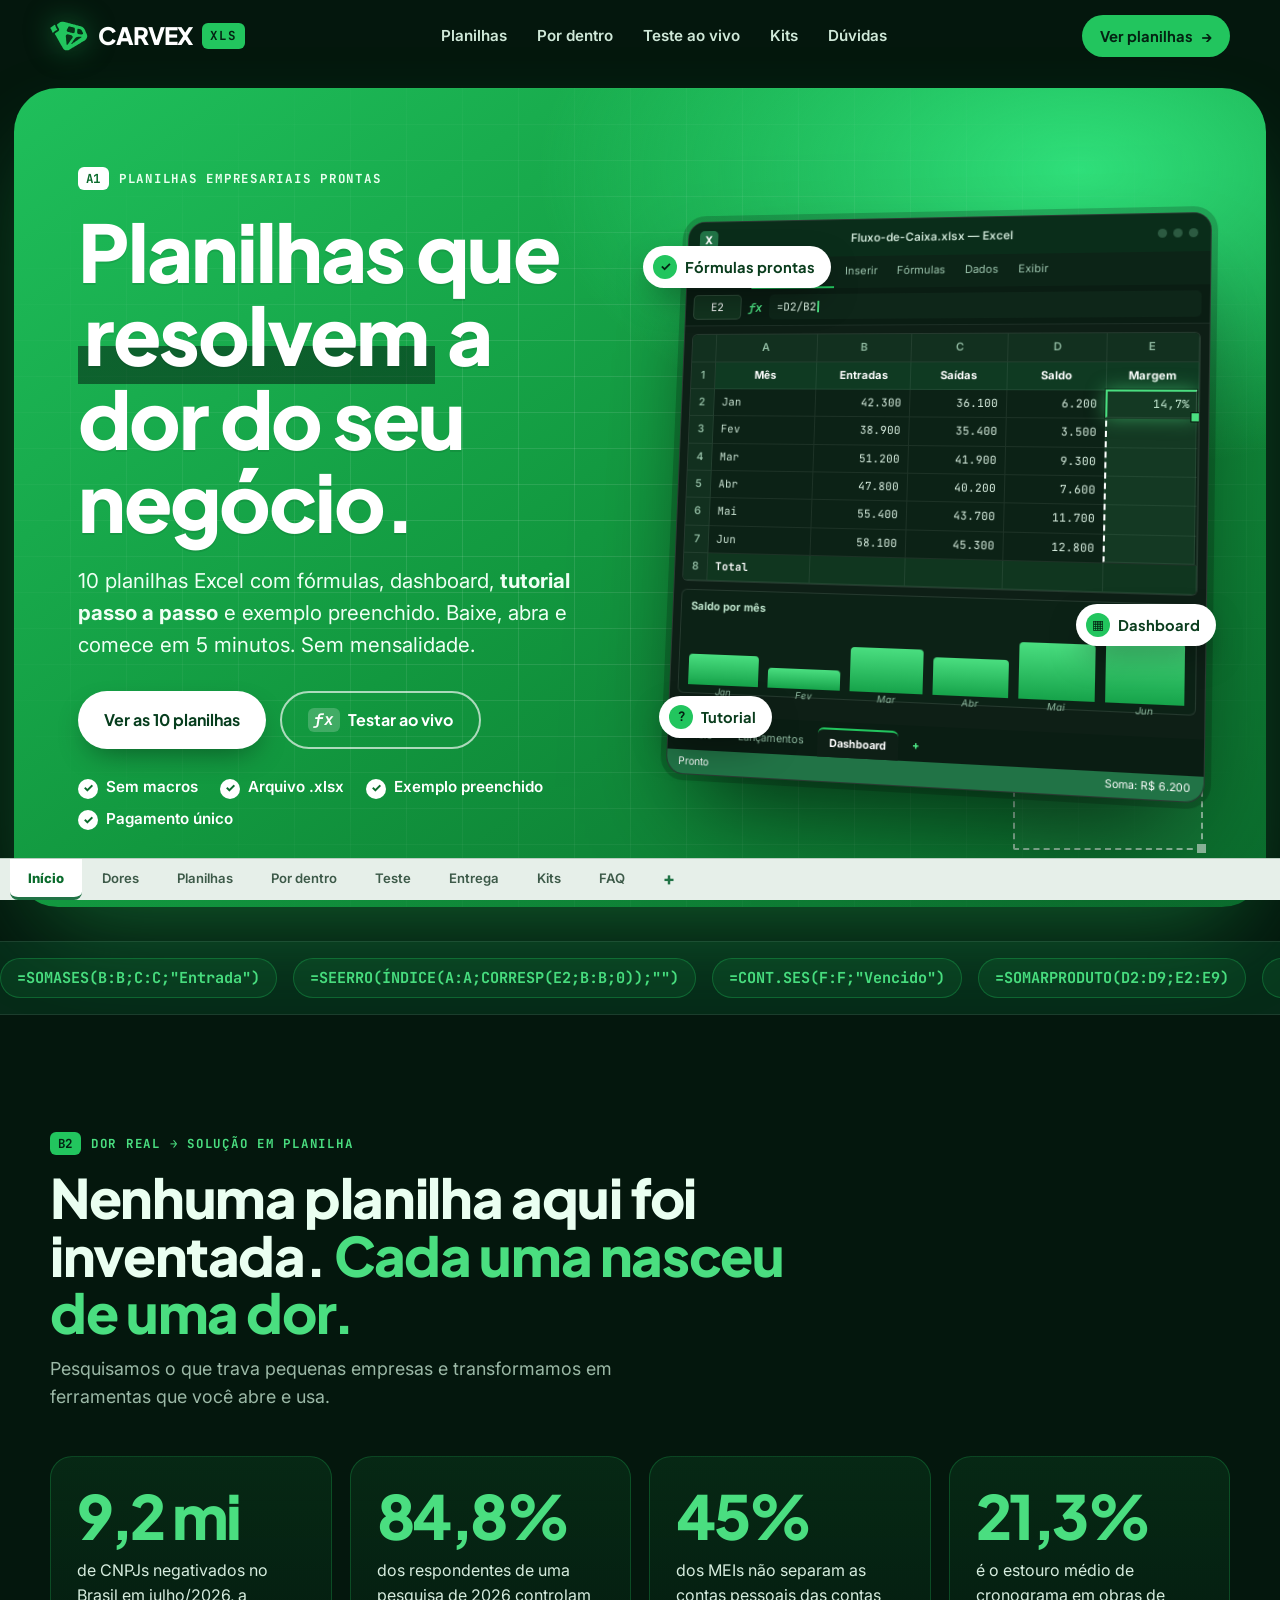
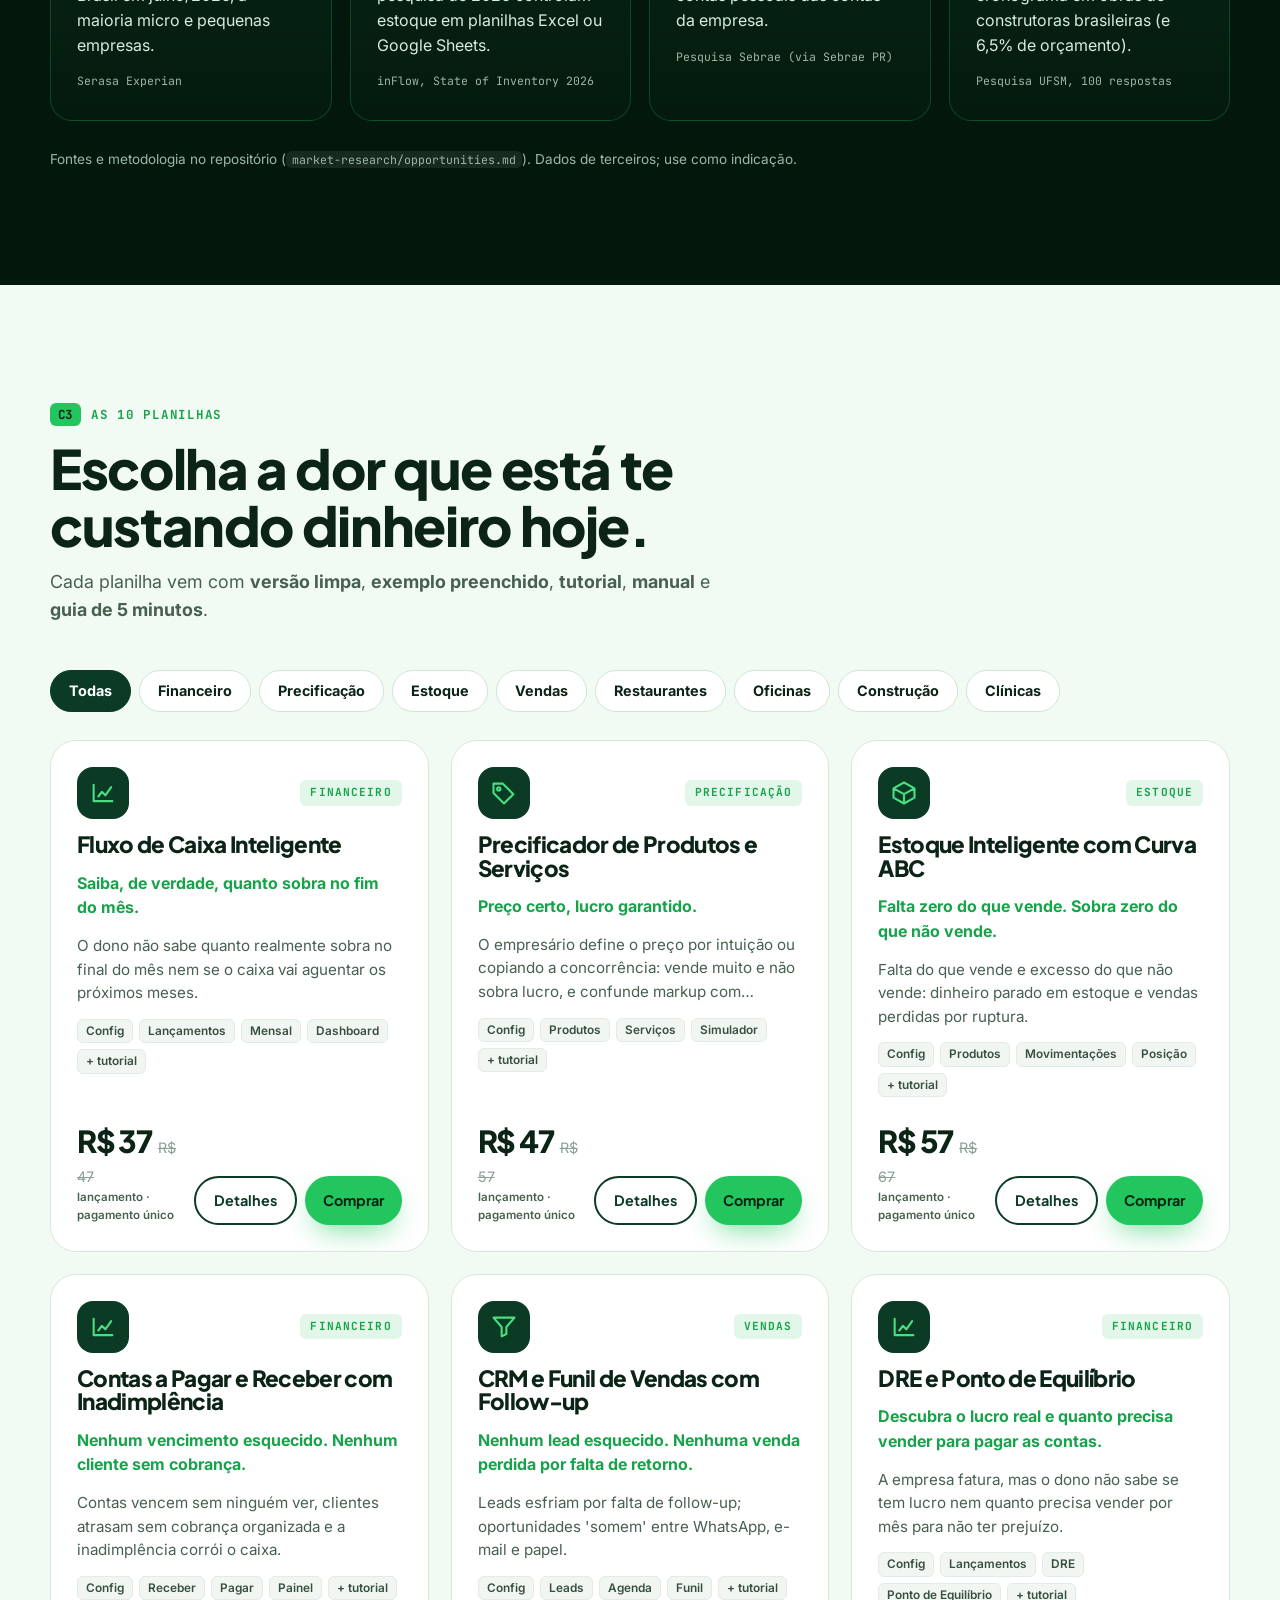
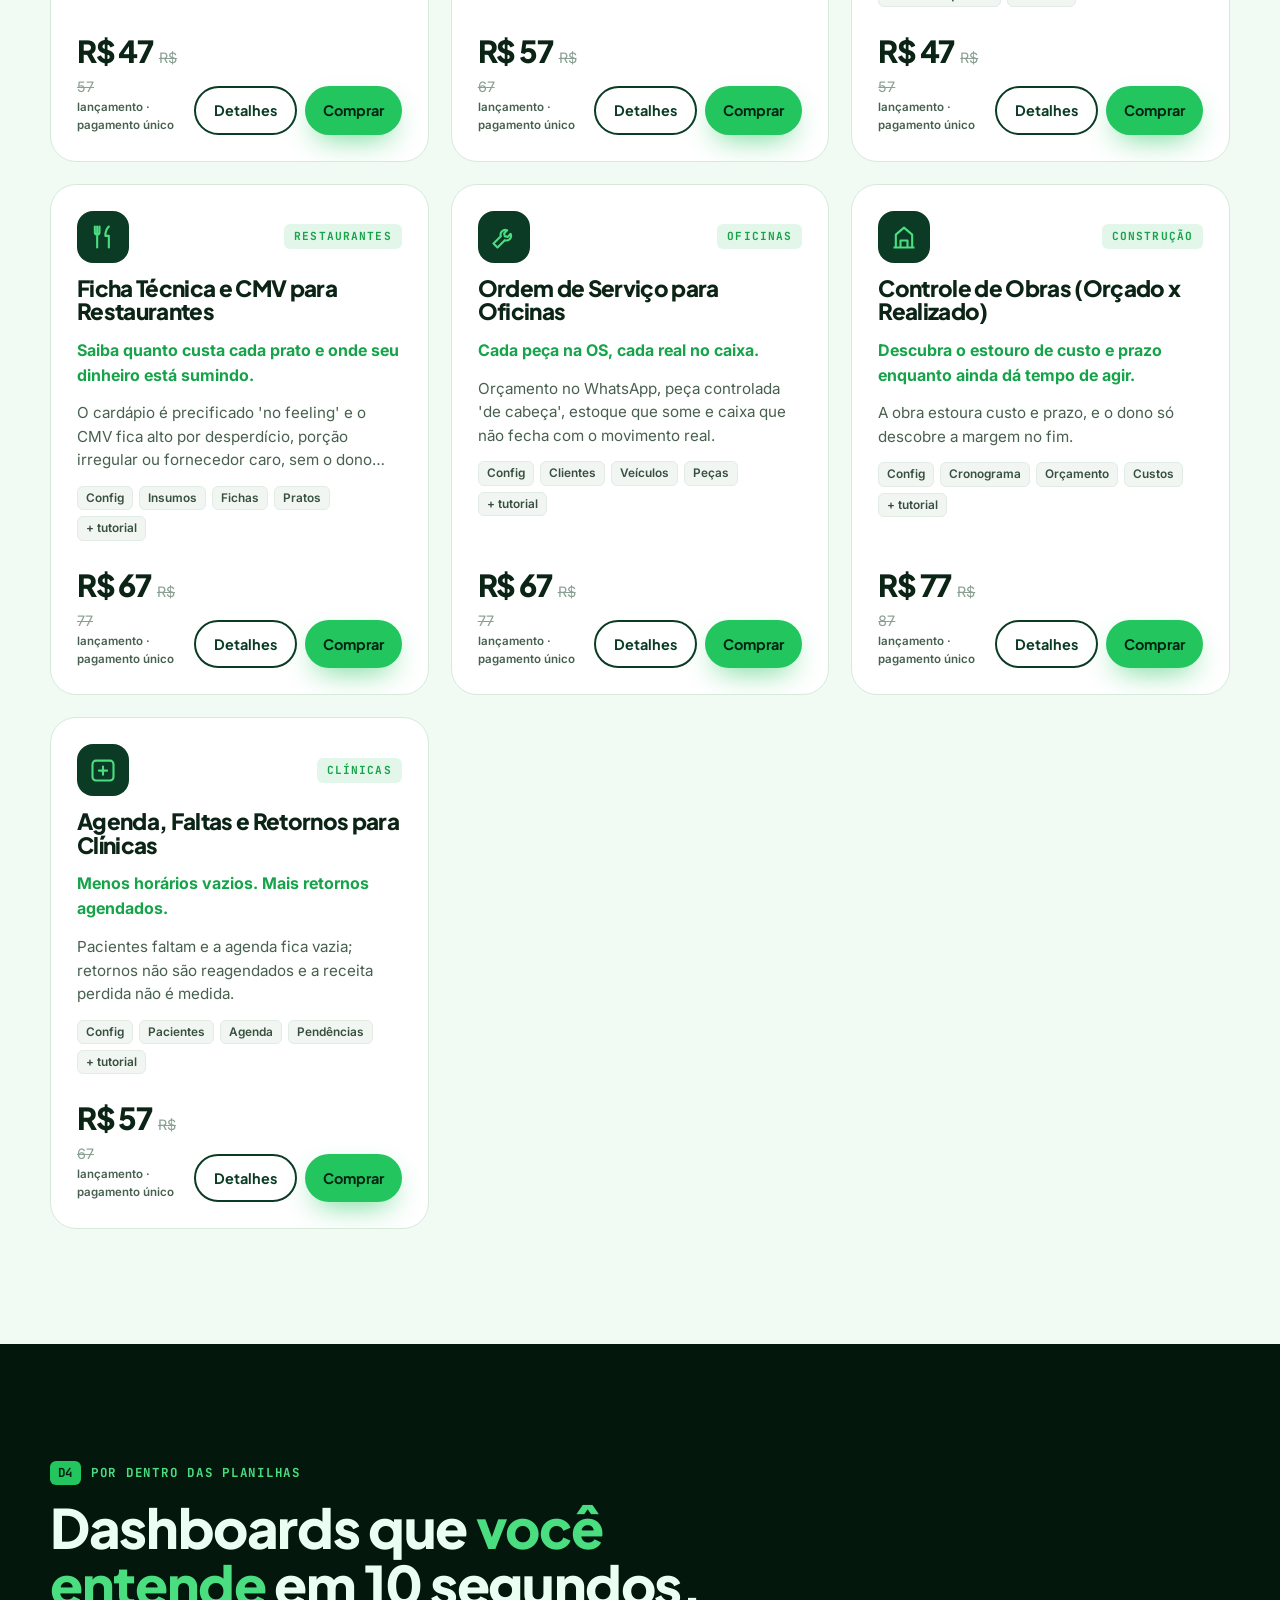
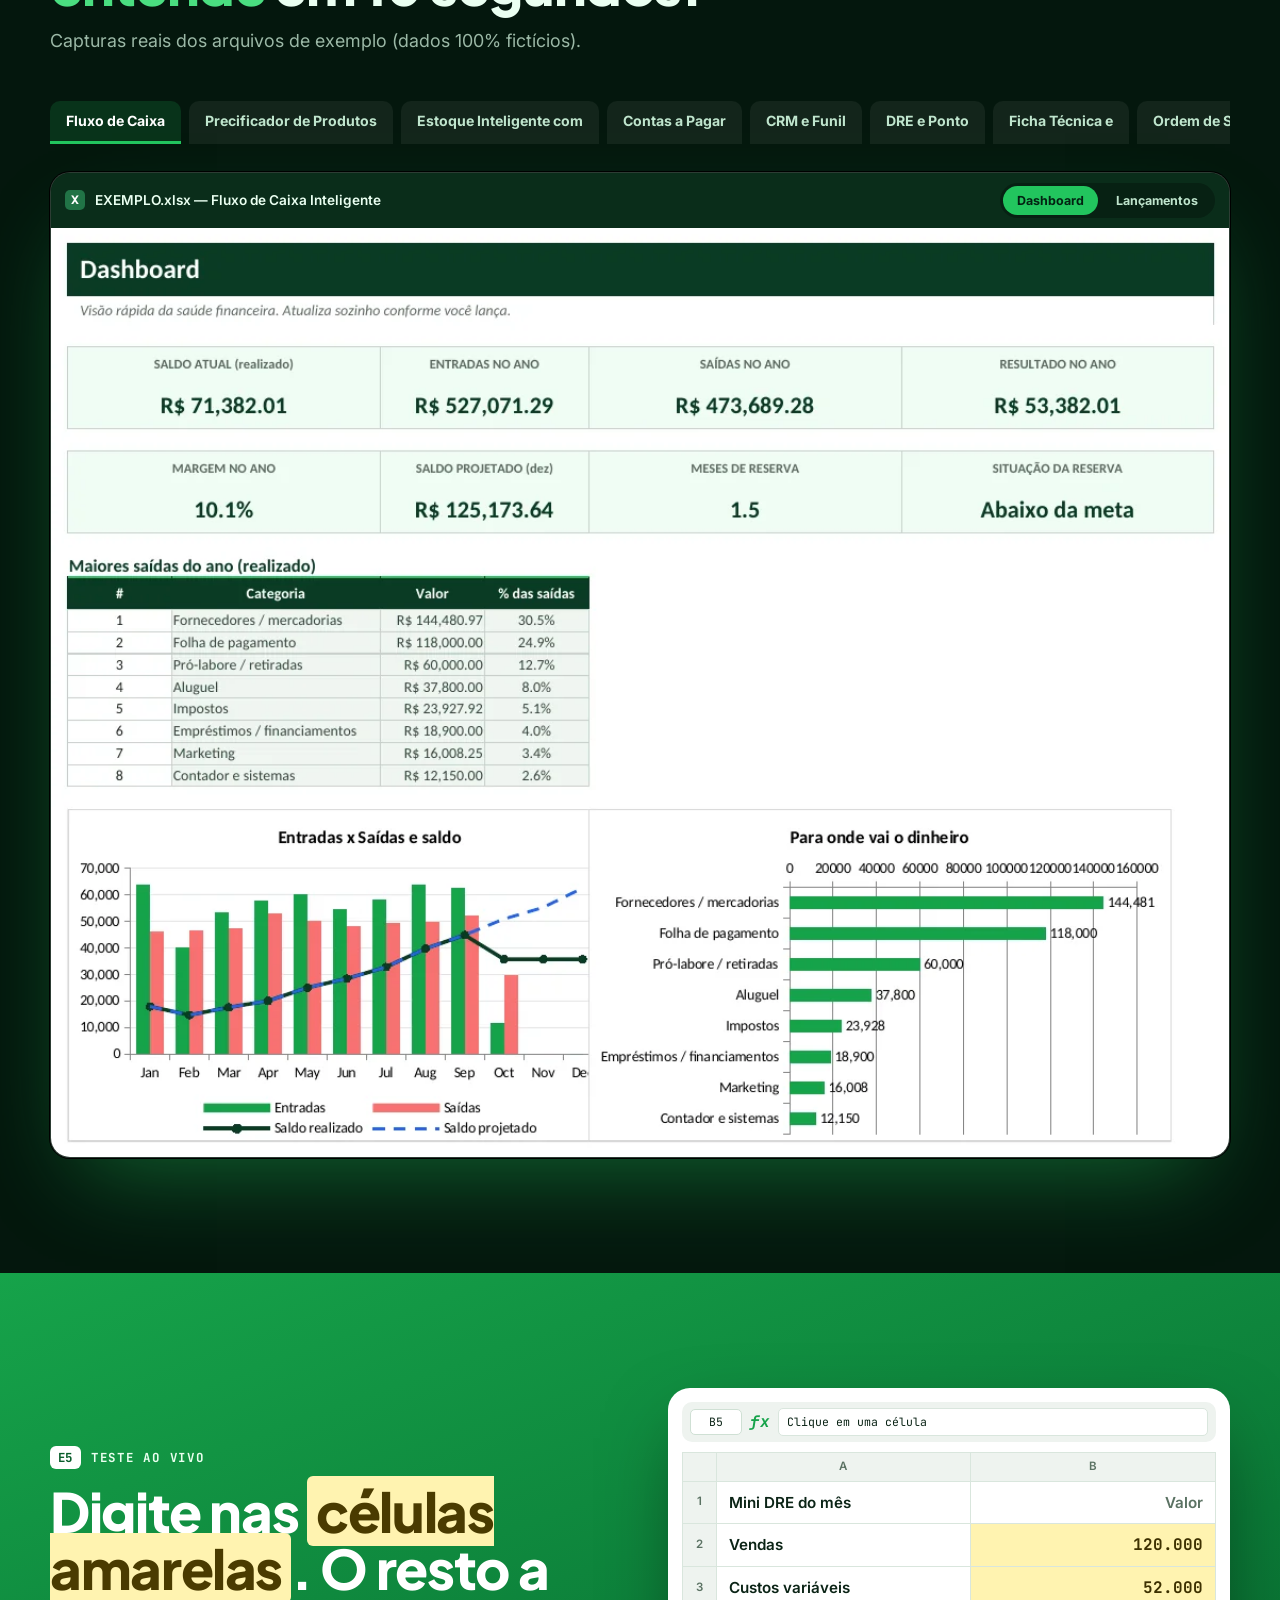
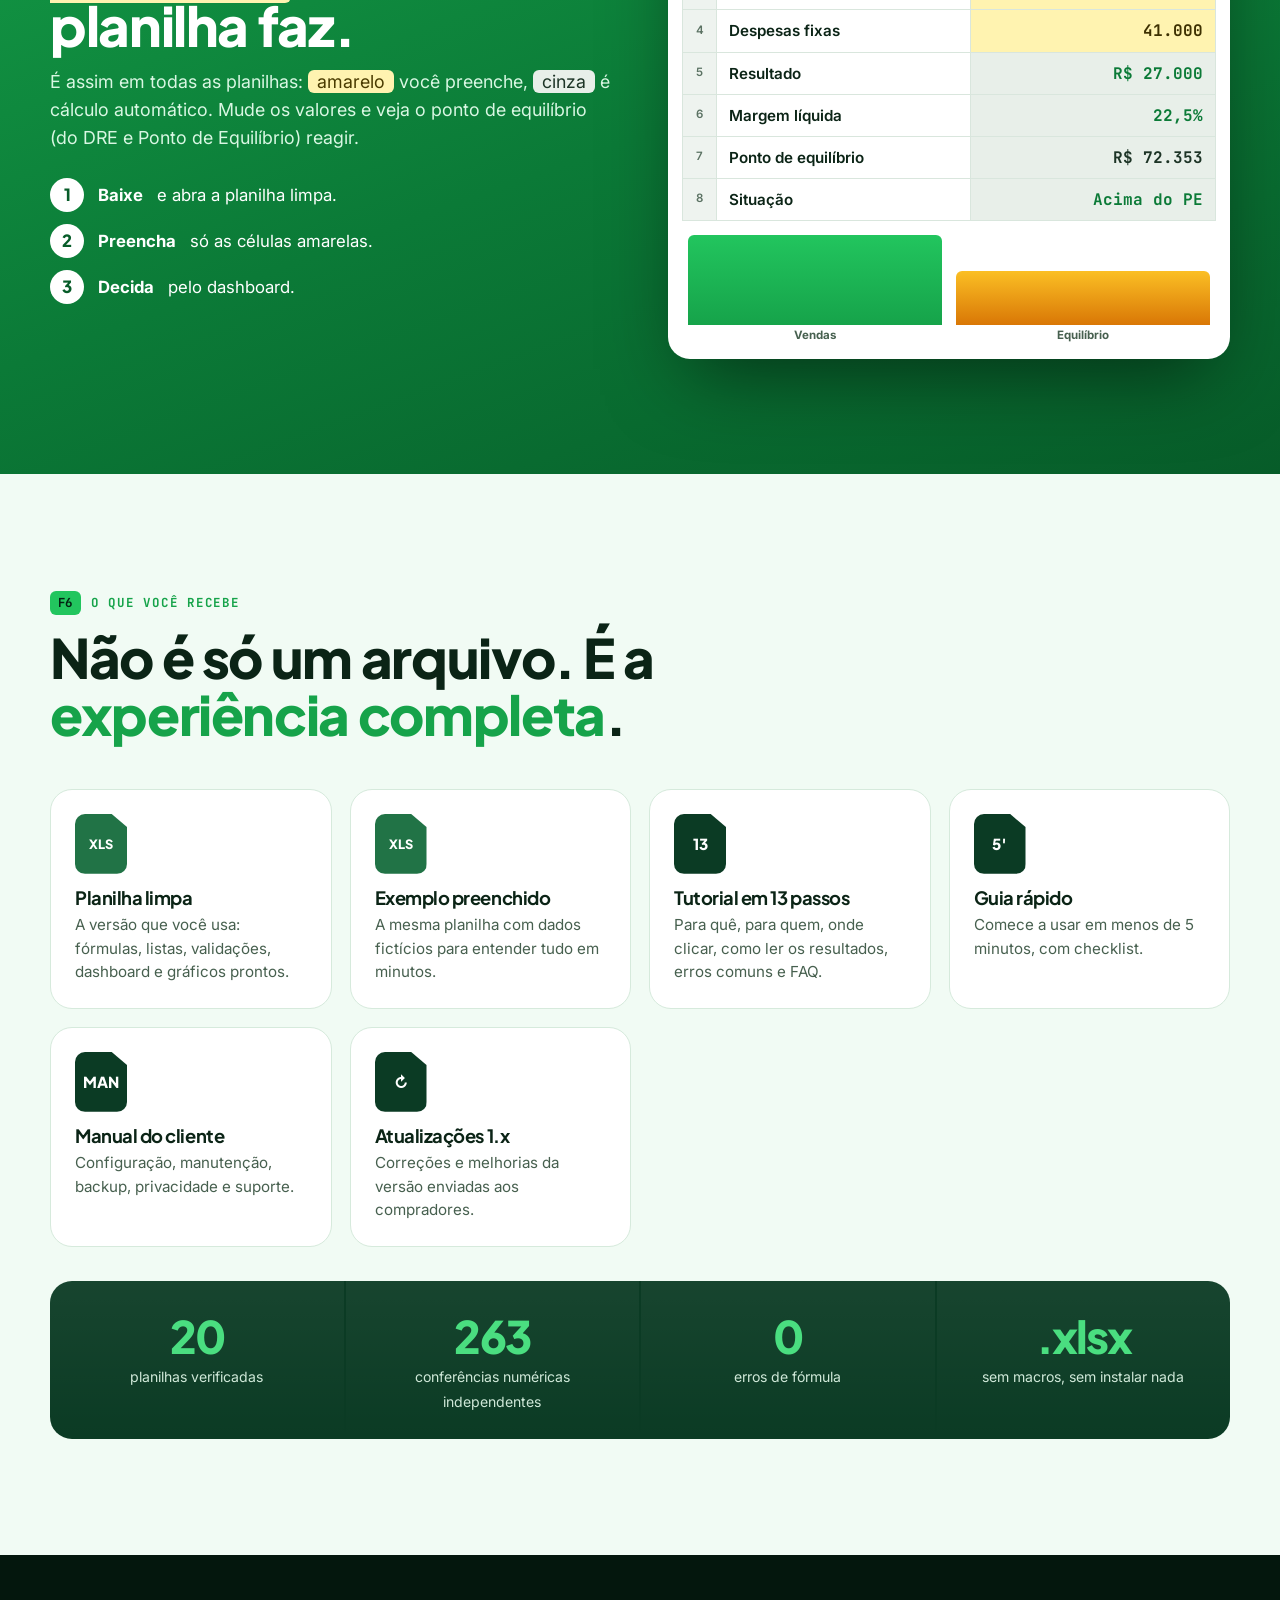
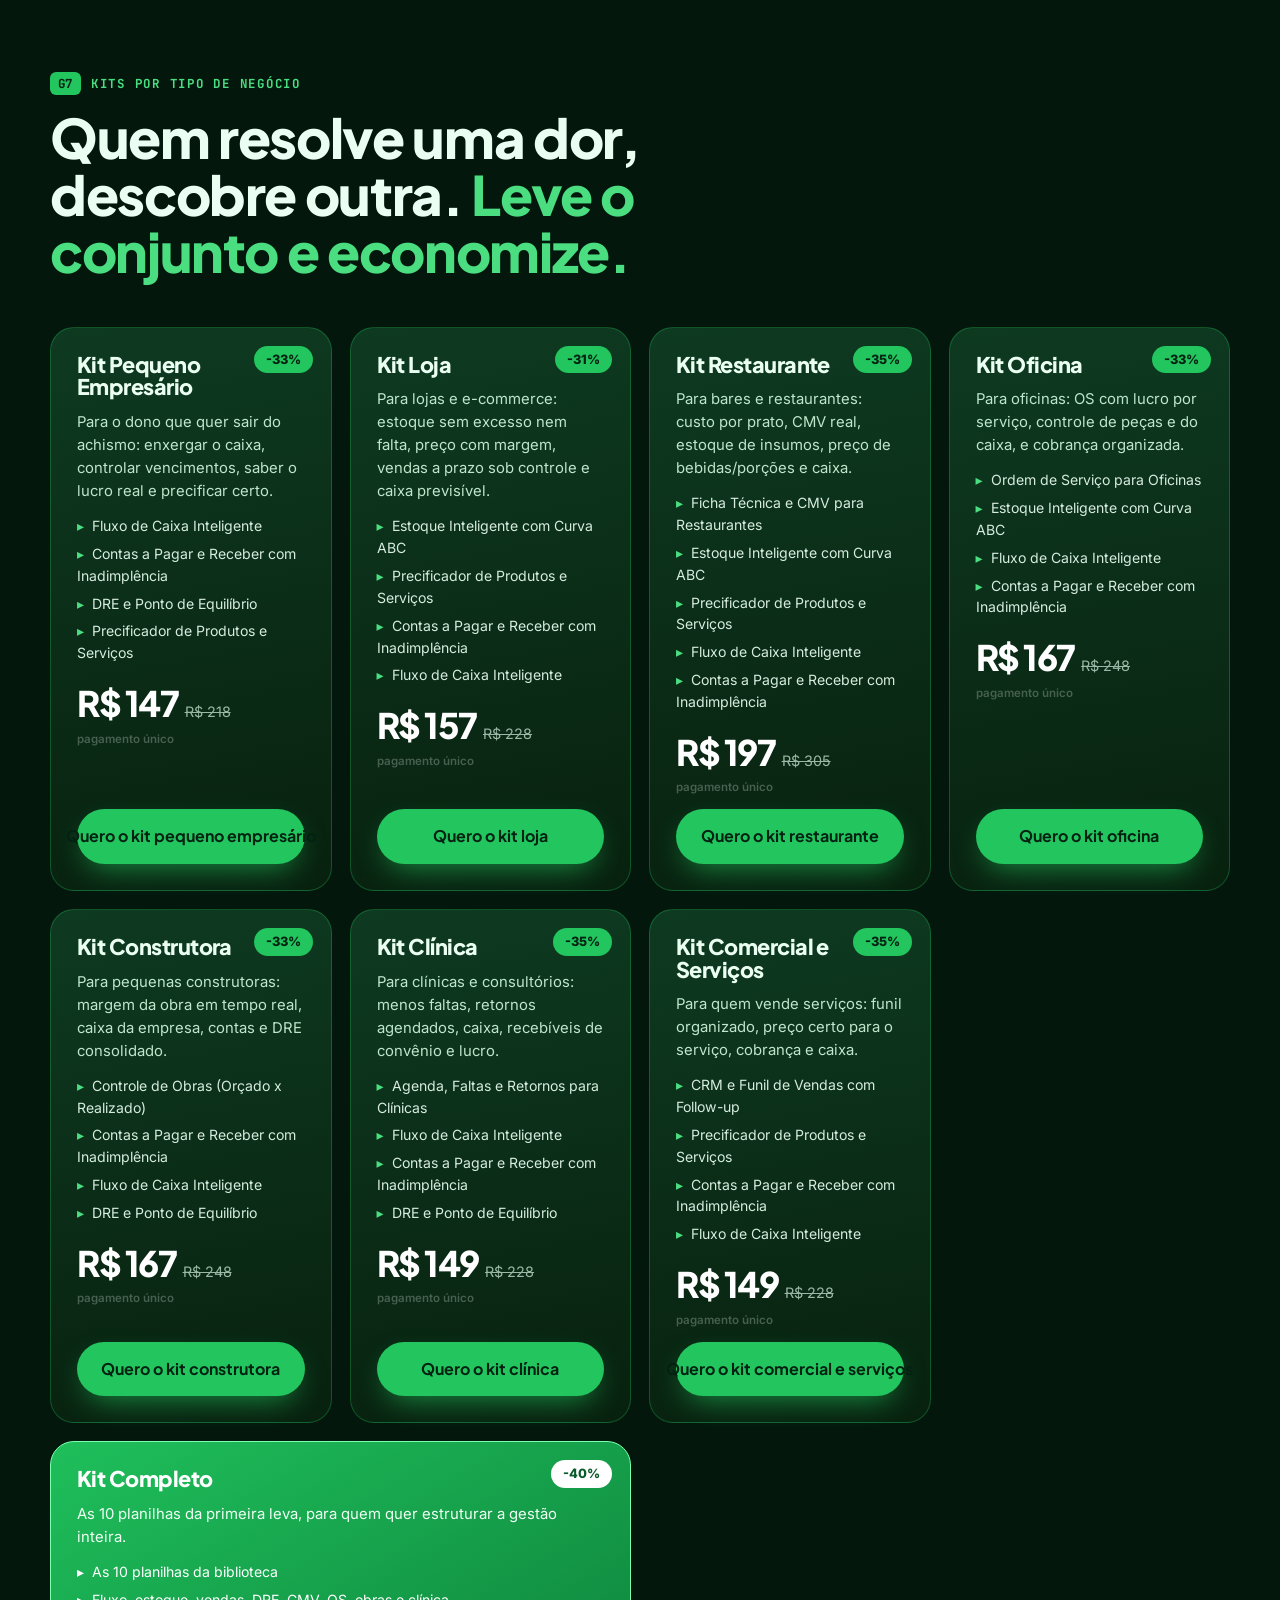
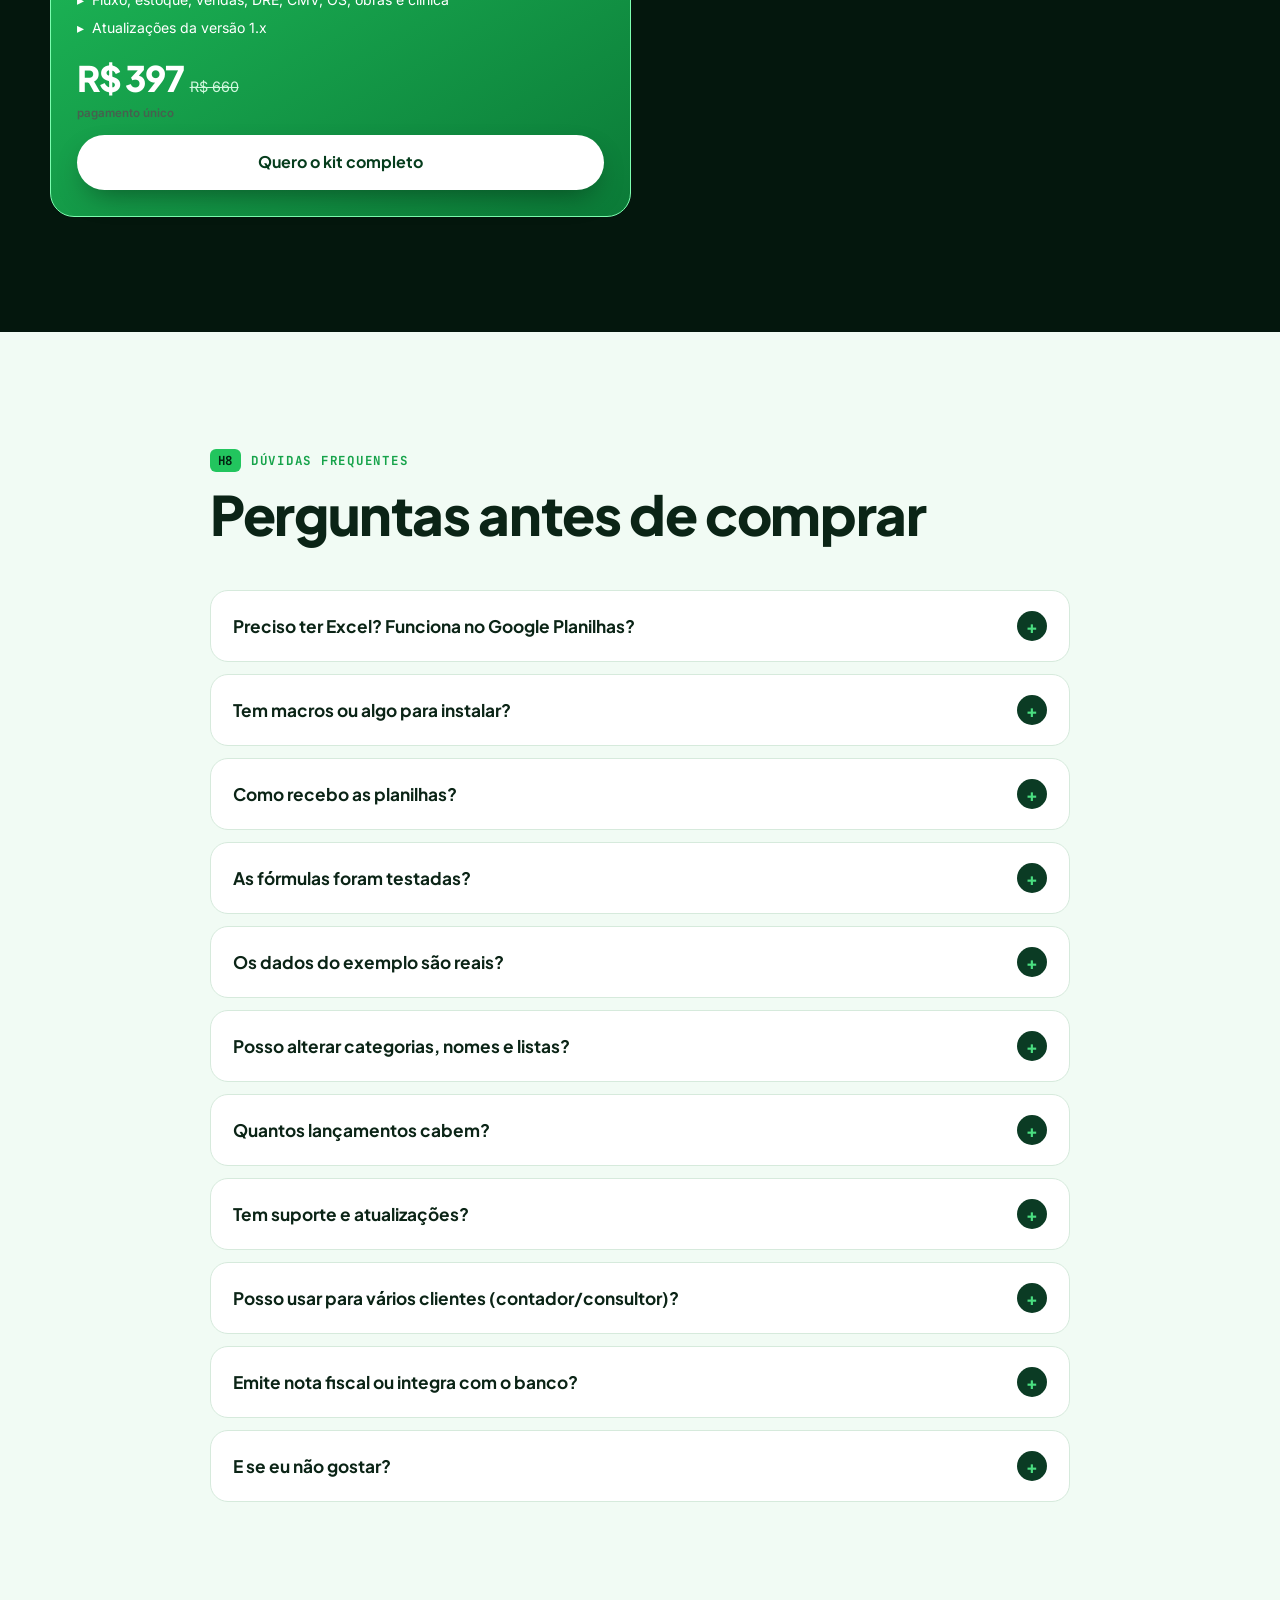
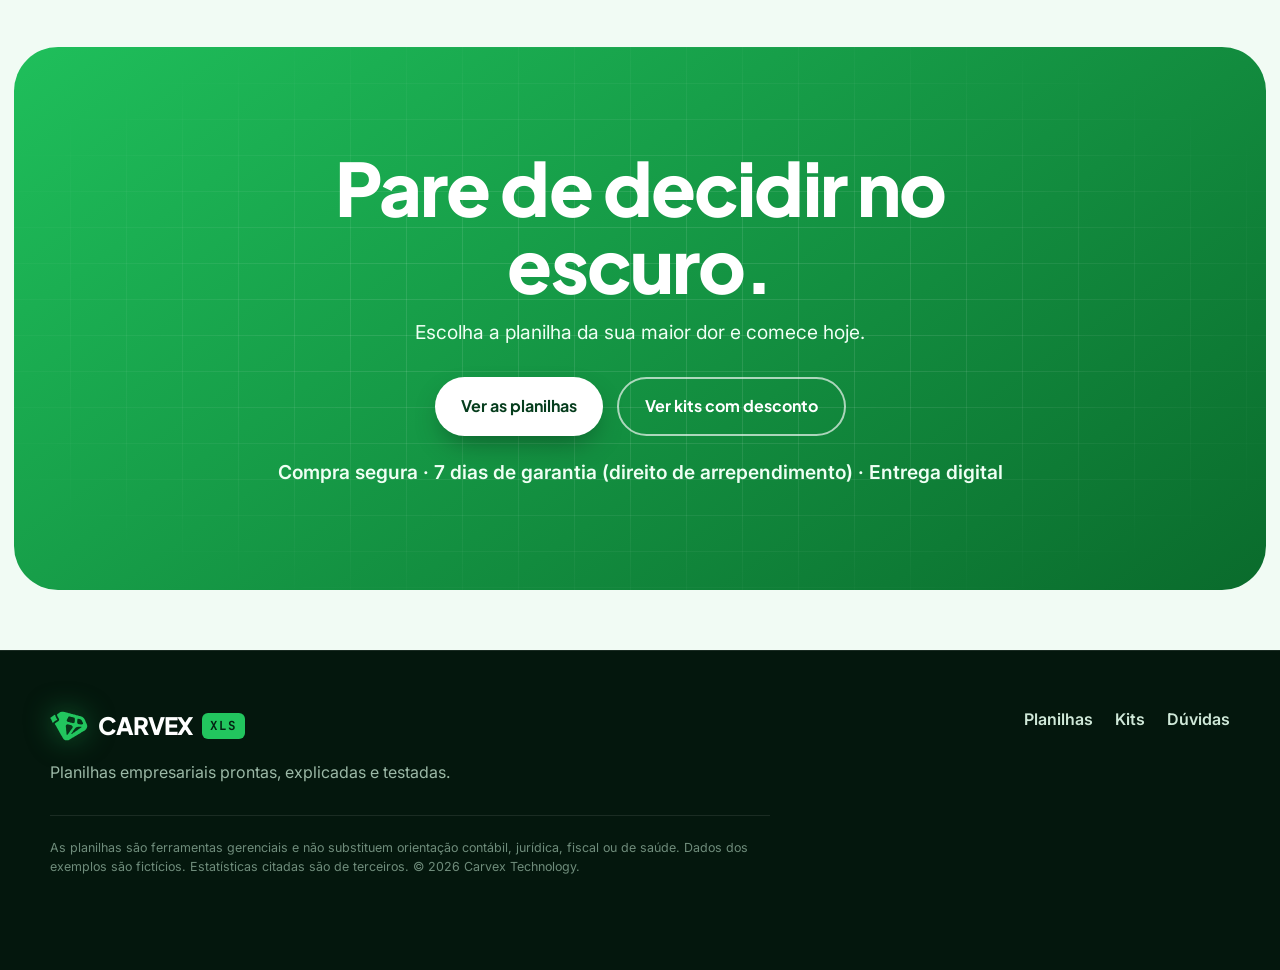
==== site/index.html @ 86b23d1b "Página de vendas Carvex XLS (site/), capturas de tela, cache de valores e ajustes - site/: HTML/CSS/" ====
<!doctype html>
<html lang="pt-BR">
<head>
<meta charset="utf-8">
<meta name="viewport" content="width=device-width, initial-scale=1">
<title>Carvex XLS — Planilhas empresariais prontas para usar</title>
<meta name="description" content="10 planilhas Excel empresariais prontas: fluxo de caixa, precificação, estoque, contas a pagar e receber, CRM, DRE, CMV, oficina, obras e clínica. Com tutorial, exemplo preenchido e dashboard. Sem mensalidade.">
<meta name="theme-color" content="#04170d">
<meta property="og:title" content="Carvex XLS — Planilhas empresariais prontas para usar">
<meta property="og:description" content="Baixe, abra e comece em 5 minutos. 10 planilhas com fórmulas, dashboard, tutorial e exemplo preenchido.">
<meta property="og:type" content="website">
<link rel="icon" href="favicon.svg" type="image/svg+xml">
<link rel="preconnect" href="https://fonts.googleapis.com">
<link rel="preconnect" href="https://fonts.gstatic.com" crossorigin>
<link href="https://fonts.googleapis.com/css2?family=Archivo:wght@700;800;900&family=Inter:wght@400;500;600;700&family=JetBrains+Mono:wght@500;700&family=Plus+Jakarta+Sans:wght@700;800&display=swap" rel="stylesheet">
<link rel="stylesheet" href="styles.css">
</head>
<body>
<a class="skip" href="#produtos">Ir para os produtos</a>

<!-- ============================ NAV ============================ -->
<header class="nav" id="nav">
  <div class="wrap nav-in">
    <a class="brand" href="#inicio" aria-label="Carvex XLS — início">
      <img class="brand-mark" src="logo-mark.svg" alt="" width="40" height="32">
      <span class="brand-word">CARVEX</span><span class="brand-xls">XLS</span>
    </a>
    <nav class="nav-links" aria-label="Principal">
      <a href="#produtos">Planilhas</a>
      <a href="#dentro">Por dentro</a>
      <a href="#teste">Teste ao vivo</a>
      <a href="#kits">Kits</a>
      <a href="#faq">Dúvidas</a>
    </nav>
    <a class="btn btn-sm btn-glow" href="#produtos">Ver planilhas <span aria-hidden="true">→</span></a>
  </div>
</header>

<main>
<!-- ============================ HERO ============================ -->
<section class="hero-wrap" id="inicio">
  <div class="hero">
    <div class="hero-grid" aria-hidden="true"></div>
    <div class="hero-ants" aria-hidden="true"></div>
    <div class="hero-float" aria-hidden="true" id="floaters"></div>

    <div class="hero-copy">
      <p class="kicker"><span class="cellref">A1</span> Planilhas empresariais prontas</p>
      <h1>Planilhas que <em>resolvem</em> a dor do seu negócio.</h1>
      <p class="lead">10 planilhas Excel com fórmulas, dashboard, <strong>tutorial passo a passo</strong> e exemplo preenchido. Baixe, abra e comece em 5 minutos. Sem mensalidade.</p>
      <div class="hero-cta">
        <a class="btn btn-white" href="#produtos">Ver as 10 planilhas</a>
        <a class="btn btn-ghost" href="#teste"><span class="fx-dot">fx</span> Testar ao vivo</a>
      </div>
      <ul class="ticks">
        <li>Sem macros</li><li>Arquivo .xlsx</li><li>Exemplo preenchido</li><li>Pagamento único</li>
      </ul>
    </div>

    <div class="hero-visual">
      <div class="chip chip-a"><i>✓</i> Fórmulas prontas</div>
      <div class="chip chip-b"><i>▦</i> Dashboard</div>
      <div class="chip chip-c"><i>?</i> Tutorial</div>
      <div class="xl" id="xl" aria-label="Demonstração animada de uma planilha">
        <div class="xl-top">
          <span class="xl-app">X</span>
          <span class="xl-title">Fluxo-de-Caixa.xlsx — Excel</span>
          <span class="xl-dots"><i></i><i></i><i></i></span>
        </div>
        <div class="xl-ribbon"><span>Arquivo</span><span class="on">Página Inicial</span><span>Inserir</span><span>Fórmulas</span><span>Dados</span><span>Exibir</span></div>
        <div class="xl-fbar"><div class="xl-name" id="xlName">D2</div><span class="xl-fx">fx</span><div class="xl-formula"><span id="xlFormula"></span><b class="caret"></b></div></div>
        <div class="xl-body">
          <div class="xl-sheet" id="xlSheet"></div>
          <div class="xl-chart" aria-hidden="true">
            <div class="xl-chart-title">Saldo por mês</div>
            <div class="bars" id="xlBars"></div>
          </div>
        </div>
        <div class="xl-tabs"><span>Início</span><span>Lançamentos</span><span class="on">Dashboard</span><span class="plus">+</span></div>
        <div class="xl-status"><span>Pronto</span><span id="xlStat">Soma: R$ 0</span></div>
      </div>
    </div>
  </div>
</section>

<!-- ============================ MARQUEE ============================ -->
<div class="marquee" aria-hidden="true">
  <div class="marquee-track" id="marquee"></div>
</div>

<!-- ============================ DORES ============================ -->
<section class="sec dark" id="dores">
  <div class="wrap">
    <header class="sec-head reveal">
      <p class="kicker"><span class="cellref">B2</span> Dor real → solução em planilha</p>
      <h2>Nenhuma planilha aqui foi inventada. <em>Cada uma nasceu de uma dor.</em></h2>
      <p class="sub">Pesquisamos o que trava pequenas empresas e transformamos em ferramentas que você abre e usa.</p>
    </header>
    <div class="stats">
      <article class="stat reveal"><b class="count" data-to="9.2" data-dec="1" data-suf=" mi">0</b><p>de CNPJs negativados no Brasil em julho/2026, a maioria micro e pequenas empresas.</p><small>Serasa Experian</small></article>
      <article class="stat reveal"><b class="count" data-to="84.8" data-dec="1" data-suf="%">0</b><p>dos respondentes de uma pesquisa de 2026 controlam estoque em planilhas Excel ou Google Sheets.</p><small>inFlow, State of Inventory 2026</small></article>
      <article class="stat reveal"><b class="count" data-to="45" data-suf="%">0</b><p>dos MEIs não separam as contas pessoais das contas da empresa.</p><small>Pesquisa Sebrae (via Sebrae PR)</small></article>
      <article class="stat reveal"><b class="count" data-to="21.3" data-dec="1" data-suf="%">0</b><p>é o estouro médio de cronograma em obras de construtoras brasileiras (e 6,5% de orçamento).</p><small>Pesquisa UFSM, 100 respostas</small></article>
    </div>
    <p class="foot reveal">Fontes e metodologia no repositório (<code>market-research/opportunities.md</code>). Dados de terceiros; use como indicação.</p>
  </div>
</section>

<!-- ============================ PRODUTOS ============================ -->
<section class="sec light" id="produtos">
  <div class="wrap">
    <header class="sec-head reveal">
      <p class="kicker"><span class="cellref">C3</span> As 10 planilhas</p>
      <h2>Escolha a dor que está te custando dinheiro hoje.</h2>
      <p class="sub">Cada planilha vem com <strong>versão limpa</strong>, <strong>exemplo preenchido</strong>, <strong>tutorial</strong>, <strong>manual</strong> e <strong>guia de 5 minutos</strong>.</p>
    </header>
    <div class="filters reveal" id="filters" role="tablist" aria-label="Filtrar por categoria"></div>
    <div class="grid" id="grid"></div>
  </div>
</section>

<!-- ============================ POR DENTRO ============================ -->
<section class="sec dark" id="dentro">
  <div class="wrap">
    <header class="sec-head reveal">
      <p class="kicker"><span class="cellref">D4</span> Por dentro das planilhas</p>
      <h2>Dashboards que <em>você entende</em> em 10 segundos.</h2>
      <p class="sub">Capturas reais dos arquivos de exemplo (dados 100% fictícios).</p>
    </header>
    <div class="peek reveal">
      <div class="peek-tabs" id="peekTabs" role="tablist" aria-label="Escolha a planilha"></div>
      <div class="peek-frame">
        <div class="peek-bar"><span class="xl-app">X</span><span id="peekTitle">Fluxo-de-Caixa.xlsx</span>
          <span class="peek-views" role="tablist"><button class="on" data-view="dash">Dashboard</button><button data-view="sheet">Lançamentos</button></span></div>
        <div class="peek-img"><img id="peekImg" alt="" loading="lazy"></div>
      </div>
    </div>
  </div>
</section>

<!-- ============================ TESTE AO VIVO ============================ -->
<section class="sec green" id="teste">
  <div class="wrap two">
    <div class="reveal">
      <p class="kicker"><span class="cellref">E5</span> Teste ao vivo</p>
      <h2>Digite nas <span class="y">células amarelas</span>. O resto a planilha faz.</h2>
      <p class="sub">É assim em todas as planilhas: <span class="y">amarelo</span> você preenche, <span class="g">cinza</span> é cálculo automático. Mude os valores e veja o ponto de equilíbrio (do DRE e Ponto de Equilíbrio) reagir.</p>
      <ol class="how">
        <li><b>Baixe</b> e abra a planilha limpa.</li>
        <li><b>Preencha</b> só as células amarelas.</li>
        <li><b>Decida</b> pelo dashboard.</li>
      </ol>
    </div>
    <div class="live reveal" id="live">
      <div class="xl-fbar"><div class="xl-name" id="lvName">B5</div><span class="xl-fx">fx</span><div class="xl-formula"><span id="lvFormula">Clique em uma célula</span></div></div>
      <table class="lv">
        <colgroup><col class="c0"><col><col class="c2"></colgroup>
        <thead><tr><th></th><th>A</th><th>B</th></tr></thead>
        <tbody>
          <tr><th>1</th><td class="lbl">Mini DRE do mês</td><td class="lbl r">Valor</td></tr>
          <tr><th>2</th><td class="lbl">Vendas</td><td class="in" data-c="B2"><input id="inV" inputmode="numeric" value="120.000" aria-label="Vendas"></td></tr>
          <tr><th>3</th><td class="lbl">Custos variáveis</td><td class="in" data-c="B3"><input id="inC" inputmode="numeric" value="52.000" aria-label="Custos variáveis"></td></tr>
          <tr><th>4</th><td class="lbl">Despesas fixas</td><td class="in" data-c="B4"><input id="inF" inputmode="numeric" value="41.000" aria-label="Despesas fixas"></td></tr>
          <tr><th>5</th><td class="lbl">Resultado</td><td class="calc" data-c="B5" id="oR"></td></tr>
          <tr><th>6</th><td class="lbl">Margem líquida</td><td class="calc" data-c="B6" id="oM"></td></tr>
          <tr><th>7</th><td class="lbl">Ponto de equilíbrio</td><td class="calc" data-c="B7" id="oP"></td></tr>
          <tr><th>8</th><td class="lbl">Situação</td><td class="calc" data-c="B8" id="oS"></td></tr>
        </tbody>
      </table>
      <div class="lv-bars" aria-hidden="true"><div><i id="bV"></i><span>Vendas</span></div><div><i id="bP" class="pe"></i><span>Equilíbrio</span></div></div>
    </div>
  </div>
</section>

<!-- ============================ ENTREGA ============================ -->
<section class="sec light" id="entrega">
  <div class="wrap">
    <header class="sec-head reveal">
      <p class="kicker"><span class="cellref">F6</span> O que você recebe</p>
      <h2>Não é só um arquivo. É a <em>experiência completa</em>.</h2>
    </header>
    <div class="files">
      <article class="file reveal"><span class="ico xlsx">XLS</span><h3>Planilha limpa</h3><p>A versão que você usa: fórmulas, listas, validações, dashboard e gráficos prontos.</p></article>
      <article class="file reveal"><span class="ico xlsx">XLS</span><h3>Exemplo preenchido</h3><p>A mesma planilha com dados fictícios para entender tudo em minutos.</p></article>
      <article class="file reveal"><span class="ico doc">13</span><h3>Tutorial em 13 passos</h3><p>Para quê, para quem, onde clicar, como ler os resultados, erros comuns e FAQ.</p></article>
      <article class="file reveal"><span class="ico doc">5′</span><h3>Guia rápido</h3><p>Comece a usar em menos de 5 minutos, com checklist.</p></article>
      <article class="file reveal"><span class="ico doc">MAN</span><h3>Manual do cliente</h3><p>Configuração, manutenção, backup, privacidade e suporte.</p></article>
      <article class="file reveal"><span class="ico doc">↻</span><h3>Atualizações 1.x</h3><p>Correções e melhorias da versão enviadas aos compradores.</p></article>
    </div>
    <div class="proof reveal">
      <div><b class="count" data-to="20">0</b><span>planilhas verificadas</span></div>
      <div><b class="count" data-to="263">0</b><span>conferências numéricas independentes</span></div>
      <div><b class="count" data-to="0">0</b><span>erros de fórmula</span></div>
      <div><b>.xlsx</b><span>sem macros, sem instalar nada</span></div>
    </div>
  </div>
</section>

<!-- ============================ KITS ============================ -->
<section class="sec dark" id="kits">
  <div class="wrap">
    <header class="sec-head reveal">
      <p class="kicker"><span class="cellref">G7</span> Kits por tipo de negócio</p>
      <h2>Quem resolve uma dor, descobre outra. <em>Leve o conjunto e economize.</em></h2>
    </header>
    <div class="kits" id="kitGrid"></div>
  </div>
</section>

<!-- ============================ FAQ ============================ -->
<section class="sec light" id="faq">
  <div class="wrap narrow">
    <header class="sec-head reveal">
      <p class="kicker"><span class="cellref">H8</span> Dúvidas frequentes</p>
      <h2>Perguntas antes de comprar</h2>
    </header>
    <div class="faq reveal" id="faqList"></div>
  </div>
</section>

<!-- ============================ CTA FINAL ============================ -->
<section class="cta-wrap" id="comprar">
  <div class="cta">
    <div class="hero-grid" aria-hidden="true"></div>
    <h2>Pare de decidir no escuro.</h2>
    <p>Escolha a planilha da sua maior dor e comece hoje.</p>
    <div class="hero-cta"><a class="btn btn-white" href="#produtos">Ver as planilhas</a><a class="btn btn-ghost" href="#kits">Ver kits com desconto</a></div>
    <p class="guar" id="guar"></p>
  </div>
</section>
</main>

<footer class="footer">
  <div class="wrap foot-in">
    <div>
      <a class="brand" href="#inicio"><img class="brand-mark" src="logo-mark.svg" alt="" width="40" height="32"><span class="brand-word">CARVEX</span><span class="brand-xls">XLS</span></a>
      <p class="muted">Planilhas empresariais prontas, explicadas e testadas.</p>
    </div>
    <div class="foot-links" id="footLinks"></div>
    <p class="legal">As planilhas são ferramentas gerenciais e não substituem orientação contábil, jurídica, fiscal ou de saúde. Dados dos exemplos são fictícios. Estatísticas citadas são de terceiros. © <span id="yr"></span> Carvex Technology.</p>
  </div>
</footer>

<!-- tabs de planilha (scroll-spy) -->
<nav class="sheetbar" aria-label="Seções" id="sheetbar">
  <a href="#inicio" class="on">Início</a><a href="#dores">Dores</a><a href="#produtos">Planilhas</a><a href="#dentro">Por dentro</a><a href="#teste">Teste</a><a href="#entrega">Entrega</a><a href="#kits">Kits</a><a href="#faq">FAQ</a><span class="plus">+</span>
</nav>

<!-- modal -->
<div class="modal" id="modal" role="dialog" aria-modal="true" aria-labelledby="mTitle" hidden>
  <div class="modal-card">
    <button class="x" id="mClose" aria-label="Fechar">×</button>
    <div class="m-grid">
      <div class="m-img"><div class="peek-views" id="mViews"><button class="on" data-view="dash">Dashboard</button><button data-view="sheet">Lançamentos</button></div><img id="mImg" alt=""></div>
      <div class="m-info">
        <span class="tag" id="mCat"></span>
        <h3 id="mTitle"></h3>
        <p class="slogan" id="mSlogan"></p>
        <p id="mResumo"></p>
        <h4>Resolve</h4><p id="mDor" class="dor"></p>
        <h4>O que ela faz</h4><ul id="mList"></ul>
        <h4>Abas</h4><div class="pills" id="mAbas"></div>
        <div class="price-box"><div><small id="mFrom"></small><b id="mPrice"></b></div><button class="btn btn-green" id="mBuy">Quero esta planilha</button></div>
        <p class="tiny" id="mKits"></p>
      </div>
    </div>
  </div>
</div>
<div class="toast" id="toast" role="status" aria-live="polite" hidden></div>
<a class="wa" id="wa" href="#" target="_blank" rel="noopener" hidden aria-label="Falar no WhatsApp">💬</a>

<script src="config.js"></script>
<script src="catalog.js"></script>
<script src="app.js"></script>
</body>
</html>
---- site/styles.css ----
/* Carvex XLS — página de vendas
   Identidade: verde vibrante + preto-esverdeado, tipografia pesada e arredondada, referências visuais ao Excel. */
:root{
  --bg:#04170d; --bg2:#062a18; --card:#0a2417; --line:rgba(255,255,255,.09);
  --g:#22c55e; --g2:#4ade80; --gd:#16a34a; --gdd:#0b3b24; --xl:#217346;
  --ink:#eafff1; --muted:#9bb8a6; --paper:#f1fbf4; --text:#0b2416; --text2:#47604f;
  --yellow:#fff3b0; --gray:#e8efe9; --red:#f87171; --amber:#fbbf24;
  --r:22px; --shadow:0 30px 80px -20px rgba(0,0,0,.55);
  --font-d:'Plus Jakarta Sans','Archivo','Inter',system-ui,-apple-system,Segoe UI,Roboto,sans-serif;
  --font-b:'Inter',system-ui,-apple-system,Segoe UI,Roboto,sans-serif;
  --mono:'JetBrains Mono',ui-monospace,SFMono-Regular,Menlo,Consolas,monospace;
}
*{box-sizing:border-box;margin:0;padding:0}
html{scroll-behavior:smooth;scroll-padding-top:84px}
body{background:var(--bg);color:var(--ink);font-family:var(--font-b);line-height:1.55;-webkit-font-smoothing:antialiased;overflow-x:hidden;padding-bottom:54px}
img{max-width:100%;display:block}
a{color:inherit;text-decoration:none}
button{font:inherit;color:inherit;cursor:pointer;border:0;background:none}
:focus-visible{outline:3px solid var(--g2);outline-offset:3px;border-radius:8px}
.skip{position:absolute;left:-999px;top:8px;background:#fff;color:#000;padding:8px 12px;border-radius:8px;z-index:100}
.skip:focus{left:8px}
.wrap{width:min(1180px,100% - 40px);margin-inline:auto}
.wrap.narrow{width:min(860px,100% - 40px)}
h1,h2,h3,h4{font-family:var(--font-d);letter-spacing:-.025em;line-height:1.05}
h2{font-size:clamp(2rem,4.6vw,3.4rem);font-weight:800}
h2 em,h1 em{font-style:normal;color:var(--g2)}
.light h2 em{color:var(--gd)}
.kicker{display:inline-flex;align-items:center;gap:10px;font-family:var(--mono);font-size:.78rem;letter-spacing:.14em;text-transform:uppercase;color:var(--g2);font-weight:700}
.light .kicker{color:var(--gd)}
.cellref{display:inline-block;background:var(--g);color:#032212;border-radius:6px;padding:2px 8px;font-weight:700;letter-spacing:.04em}
.sub{font-size:1.12rem;color:var(--muted);max-width:60ch;margin-top:14px}
.light .sub{color:var(--text2)}
.sec{padding:clamp(64px,9vw,120px) 0;position:relative}
.sec.dark{background:var(--bg)} .sec.light{background:var(--paper);color:var(--text)}
.sec.green{background:linear-gradient(160deg,#16a34a 0%,#0b7a37 55%,#075c29 100%);color:#fff}
.sec.green .kicker{color:#eaffef}.sec.green .cellref{background:#fff;color:#075c29}.sec.green .sub{color:#d9f7e3}
.sec-head{margin-bottom:46px}
.sec-head h2{margin-top:14px;max-width:20ch}
.foot{margin-top:28px;color:var(--muted);font-size:.85rem}
code{font-family:var(--mono);font-size:.85em;background:rgba(255,255,255,.08);padding:1px 6px;border-radius:6px}

/* ---------- botões ---------- */
.btn{display:inline-flex;align-items:center;justify-content:center;gap:8px;padding:15px 26px;border-radius:999px;font-weight:700;font-family:var(--font-d);transition:transform .2s,box-shadow .2s,background .2s;white-space:nowrap}
.btn:hover{transform:translateY(-2px)}
.btn-sm{padding:10px 18px;font-size:.92rem}
.btn-white{background:#fff;color:#063d1d;box-shadow:0 12px 30px -10px rgba(0,0,0,.45)}
.btn-ghost{border:2px solid rgba(255,255,255,.65);color:#fff}
.btn-ghost:hover{background:rgba(255,255,255,.14)}
.btn-green{background:var(--g);color:#032212;box-shadow:0 12px 30px -10px rgba(34,197,94,.7)}
.btn-green:hover{background:var(--g2)}
.btn-glow{background:var(--g);color:#032212;box-shadow:0 0 0 0 rgba(34,197,94,.6);animation:pulse 2.6s infinite}
@keyframes pulse{70%{box-shadow:0 0 0 14px rgba(34,197,94,0)}100%{box-shadow:0 0 0 0 rgba(34,197,94,0)}}
.fx-dot{font-family:var(--mono);font-style:italic;font-weight:700;background:rgba(255,255,255,.2);border-radius:6px;padding:0 6px}

/* ---------- nav ---------- */
.nav{position:fixed;inset:0 0 auto 0;z-index:50;transition:background .3s,backdrop-filter .3s,border-color .3s;border-bottom:1px solid transparent}
.nav.stuck{background:rgba(4,23,13,.82);backdrop-filter:blur(14px);border-color:var(--line)}
.nav-in{display:flex;align-items:center;justify-content:space-between;height:72px;gap:20px}
.brand{display:inline-flex;align-items:center;gap:10px}
.brand-mark{height:30px;width:auto;filter:drop-shadow(0 0 14px rgba(34,197,94,.55));transition:transform .5s}
.brand:hover .brand-mark{transform:rotate(-8deg) scale(1.08)}
.brand-word{font-family:var(--font-d);font-weight:800;font-size:1.5rem;letter-spacing:-.04em;color:#fff;text-transform:uppercase}
.brand-xls{font-family:var(--mono);font-weight:700;font-size:.78rem;letter-spacing:.16em;color:#032212;background:var(--g);padding:3px 8px;border-radius:6px}
.nav-links{display:flex;gap:30px;font-weight:600;font-size:.95rem;color:#cfe8d8}
.nav-links a{position:relative;padding:6px 0}
.nav-links a::after{content:"";position:absolute;left:0;bottom:0;height:2px;width:0;background:var(--g);transition:width .25s}
.nav-links a:hover::after{width:100%}

/* ---------- hero ---------- */
.hero-wrap{padding:88px 14px 0}
.hero{position:relative;overflow:hidden;border-radius:44px;max-width:1380px;margin:0 auto;padding:clamp(36px,6vw,84px) clamp(22px,5vw,72px);display:grid;grid-template-columns:1.02fr 1fr;gap:40px;align-items:center;
  background:radial-gradient(900px 500px at 85% 10%,#2fe07a 0%,transparent 60%),linear-gradient(145deg,#1fbf5b 0%,#12983f 50%,#0a6b2c 100%);color:#fff;box-shadow:0 40px 100px -30px rgba(34,197,94,.45)}
.hero-grid{position:absolute;inset:0;background-image:linear-gradient(rgba(255,255,255,.1) 1px,transparent 1px),linear-gradient(90deg,rgba(255,255,255,.1) 1px,transparent 1px);background-size:56px 36px;mask-image:radial-gradient(ellipse at 50% 50%,#000 30%,transparent 85%);animation:gridmove 30s linear infinite}
@keyframes gridmove{to{background-position:56px 36px}}
.hero-ants{position:absolute;right:5%;bottom:7%;width:190px;height:70px;border:2px dashed #fff;opacity:.55;border-radius:2px;animation:ants 1s linear infinite;background:rgba(255,255,255,.06)}
.hero-ants::after{content:"";position:absolute;right:-5px;bottom:-5px;width:9px;height:9px;background:#fff}
@keyframes ants{to{background-position:16px 0}} .hero-ants{background-image:repeating-linear-gradient(90deg,transparent 0 8px,rgba(255,255,255,.0) 8px 16px)}
.hero-float{position:absolute;inset:0;pointer-events:none;overflow:hidden}
.hero-float span{position:absolute;font-family:var(--mono);font-size:.82rem;color:rgba(255,255,255,.34);white-space:nowrap;animation:rise linear infinite;bottom:-30px}
@keyframes rise{from{transform:translateY(0);opacity:0}12%{opacity:1}to{transform:translateY(-640px);opacity:0}}
.hero-copy{position:relative;z-index:2}
.hero .kicker{color:#eaffef}.hero .cellref{background:#fff;color:#0a6b2c}
.hero h1{font-size:clamp(2.5rem,6.2vw,5rem);font-weight:800;margin:20px 0 22px;text-wrap:balance;text-shadow:0 2px 0 rgba(0,0,0,.08)}
.hero h1 em{color:#fff;background:linear-gradient(transparent 62%,rgba(3,34,18,.55) 62%);padding:0 .08em}
.lead{font-size:clamp(1.05rem,1.6vw,1.3rem);max-width:46ch;color:#effff4}
.hero-cta{display:flex;flex-wrap:wrap;gap:14px;margin-top:30px}
.ticks{display:flex;flex-wrap:wrap;gap:8px 22px;margin-top:26px;list-style:none;font-weight:600;font-size:.95rem}
.ticks li::before{content:"✓";display:inline-grid;place-items:center;width:20px;height:20px;border-radius:50%;background:#fff;color:#0a6b2c;font-size:.75rem;margin-right:8px;font-weight:800}
.hero-visual{position:relative;z-index:2;perspective:1200px}
.chip{position:absolute;z-index:5;background:#fff;color:#0a3d1d;font-weight:700;font-family:var(--font-d);padding:9px 16px 9px 10px;border-radius:999px;box-shadow:0 14px 34px -10px rgba(0,0,0,.5);display:flex;align-items:center;gap:8px;font-size:.92rem;animation:bob 5s ease-in-out infinite}
.chip i{font-style:normal;display:grid;place-items:center;width:24px;height:24px;border-radius:50%;background:var(--g);color:#032212;font-size:.8rem}
.chip-a{left:-22px;top:6%}.chip-b{right:-14px;bottom:24%;animation-delay:-1.6s}.chip-c{left:-6px;bottom:8%;animation-delay:-3s}
@keyframes bob{50%{transform:translateY(-10px)}}

/* ---------- janela excel (mock) ---------- */
.xl{--c:#0e1f16;background:var(--c);border:1px solid rgba(255,255,255,.12);border-radius:18px;box-shadow:0 50px 100px -30px rgba(0,0,0,.7),0 0 0 6px rgba(0,0,0,.18);overflow:hidden;transform:rotateY(-9deg) rotateX(4deg) rotateZ(1deg);transition:transform .25s ease-out;font-size:.78rem;color:#dff5e7}
.xl-top{display:flex;align-items:center;gap:10px;background:#0a2d1a;padding:9px 12px}
.xl-app{display:inline-grid;place-items:center;width:20px;height:20px;border-radius:5px;background:var(--xl);color:#fff;font-weight:800;font-size:.72rem;font-family:var(--font-d)}
.xl-title{font-weight:600;font-size:.74rem;opacity:.9;flex:1;text-align:center}
.xl-dots{display:flex;gap:6px}.xl-dots i{width:9px;height:9px;border-radius:50%;background:#2c5a41}
.xl-ribbon{display:flex;gap:2px;background:#0c2417;padding:0 8px;overflow:hidden}
.xl-ribbon span{padding:7px 9px;font-size:.7rem;color:#9cc4ad;white-space:nowrap;border-bottom:2px solid transparent}
.xl-ribbon span.on{color:#fff;border-color:var(--g)}
.xl-fbar{display:flex;align-items:center;gap:8px;background:#0a1d13;padding:6px 8px;border-bottom:1px solid rgba(255,255,255,.08)}
.xl-name{min-width:52px;text-align:center;background:#12331f;border:1px solid rgba(255,255,255,.12);border-radius:5px;padding:3px 6px;font-family:var(--mono);font-size:.72rem;color:#fff}
.xl-fx{font-family:var(--mono);font-style:italic;color:var(--g2);font-weight:700}
.xl-formula{flex:1;background:#0e2619;border-radius:5px;padding:4px 8px;font-family:var(--mono);font-size:.72rem;min-height:24px;overflow:hidden;white-space:nowrap;color:#e9fff1}
.caret{display:inline-block;width:1.5px;height:12px;background:var(--g2);vertical-align:-2px;margin-left:1px;animation:blink 1s steps(2) infinite}
@keyframes blink{50%{opacity:0}}
.xl-body{position:relative;padding:8px}
.xl-sheet{position:relative;display:grid;grid-template-columns:26px 1.1fr 1fr 1fr 1fr .9fr;border:1px solid rgba(255,255,255,.1);border-radius:6px;overflow:hidden;background:#0c2216}
.xl-sheet div{padding:5px 8px;border-right:1px solid rgba(255,255,255,.07);border-bottom:1px solid rgba(255,255,255,.07);font-family:var(--mono);font-size:.7rem;white-space:nowrap;text-align:right;min-height:25px}
.xl-sheet .h{background:#12301f;color:#8fb9a0;text-align:center;font-family:var(--font-b);font-weight:600}
.xl-sheet .t{text-align:left;color:#cfe8d8}
.xl-sheet .hd{background:#0f3a22;color:#fff;font-weight:700;text-align:center;font-family:var(--font-b)}
.xl-sheet .tot{background:#10361f;font-weight:700;color:#fff}
.xl-sheet .neg{color:var(--red)}
.xl-sheet .flash{animation:flash .9s}
@keyframes flash{0%{background:rgba(74,222,128,.6)}100%{background:transparent}}
.sel{position:absolute;border:2px solid var(--g2);box-shadow:0 0 0 1px rgba(0,0,0,.4),0 0 18px rgba(74,222,128,.55);pointer-events:none;transition:all .35s cubic-bezier(.3,.8,.3,1);z-index:3}
.sel::after{content:"";position:absolute;right:-5px;bottom:-5px;width:8px;height:8px;background:var(--g2);border:1px solid #04170d}
.rng{position:absolute;border:2px dashed #fff;background:rgba(74,222,128,.12);pointer-events:none;transition:all .4s;z-index:2;animation:antsb 1s linear infinite}
@keyframes antsb{to{border-color:#4ade80}}
.xl-chart{margin-top:8px;border:1px solid rgba(255,255,255,.1);border-radius:6px;padding:8px 10px;background:#0c2216}
.xl-chart-title{font-weight:700;font-size:.7rem;color:#bfe5cd;margin-bottom:6px}
.bars{display:flex;align-items:flex-end;gap:10px;height:64px}
.bars i{flex:1;background:linear-gradient(180deg,var(--g2),var(--gd));border-radius:4px 4px 0 0;height:8%;transition:height .9s cubic-bezier(.2,.9,.2,1);position:relative}
.bars i::after{content:attr(data-m);position:absolute;bottom:-15px;left:50%;transform:translateX(-50%);font-size:.6rem;color:#8fb9a0;font-family:var(--font-b)}
.xl-tabs{display:flex;gap:2px;background:#0a1d13;padding:6px 8px 0;margin-top:14px;font-size:.68rem}
.xl-tabs span{padding:5px 12px;border-radius:6px 6px 0 0;color:#8fb9a0}
.xl-tabs .on{background:#0e1f16;color:#fff;border-top:2px solid var(--g);font-weight:700}
.xl-tabs .plus{color:var(--g2);font-weight:800}
.xl-status{display:flex;justify-content:space-between;background:var(--xl);color:#fff;padding:4px 12px;font-size:.66rem}

/* ---------- marquee ---------- */
.marquee{background:var(--bg2);border-block:1px solid var(--line);overflow:hidden;margin-top:34px;padding:16px 0}
.marquee-track{display:flex;gap:16px;width:max-content;animation:scroll 46s linear infinite}
.marquee:hover .marquee-track{animation-play-state:paused}
.marquee-track span{font-family:var(--mono);font-size:.95rem;font-weight:700;color:var(--g2);background:rgba(34,197,94,.1);border:1px solid rgba(34,197,94,.3);padding:7px 16px;border-radius:999px;white-space:nowrap}
@keyframes scroll{to{transform:translateX(-50%)}}

/* ---------- stats ---------- */
.stats{display:grid;grid-template-columns:repeat(auto-fit,minmax(230px,1fr));gap:18px}
.stat{background:linear-gradient(180deg,rgba(34,197,94,.1),rgba(34,197,94,.02));border:1px solid rgba(34,197,94,.25);border-radius:var(--r);padding:28px 26px;transition:transform .3s,border-color .3s}
.stat:hover{transform:translateY(-6px);border-color:var(--g)}
.stat b{display:block;font-family:var(--font-d);font-size:clamp(2.6rem,5vw,3.8rem);font-weight:800;color:var(--g2);letter-spacing:-.04em;line-height:1}
.stat p{margin:12px 0 10px;color:#d6ecde}
.stat small{font-family:var(--mono);color:var(--muted);font-size:.72rem}

/* ---------- filtros e cards ---------- */
.filters{display:flex;flex-wrap:wrap;gap:8px;margin-bottom:28px}
.filters button{padding:9px 18px;border-radius:999px;background:#fff;border:1.5px solid #cfe5d6;font-weight:700;font-size:.9rem;color:var(--text);transition:all .2s}
.filters button:hover{border-color:var(--gd)}
.filters button.on{background:var(--gdd);color:#fff;border-color:var(--gdd)}
.grid{display:grid;grid-template-columns:repeat(auto-fill,minmax(310px,1fr));gap:22px}
.card{position:relative;background:#fff;border:1.5px solid #d6eadc;border-radius:26px;padding:26px;display:flex;flex-direction:column;gap:14px;overflow:hidden;transition:transform .3s,box-shadow .3s,border-color .3s}
.card::before{content:"";position:absolute;inset:0;background-image:linear-gradient(rgba(34,197,94,.08) 1px,transparent 1px),linear-gradient(90deg,rgba(34,197,94,.08) 1px,transparent 1px);background-size:34px 22px;opacity:.0;transition:opacity .3s;mask-image:linear-gradient(180deg,#000,transparent 70%)}
.card:hover{transform:translateY(-8px);box-shadow:0 30px 60px -24px rgba(8,90,40,.45);border-color:var(--g)}
.card:hover::before{opacity:1}
.card>*{position:relative}
.card .top{display:flex;align-items:center;justify-content:space-between}
.ic{width:52px;height:52px;border-radius:16px;background:var(--gdd);display:grid;place-items:center;color:var(--g2);transition:transform .3s}
.card:hover .ic{transform:rotate(-8deg) scale(1.08)}
.ic svg{width:28px;height:28px}
.tag{font-family:var(--mono);font-size:.7rem;letter-spacing:.1em;text-transform:uppercase;font-weight:700;background:#e3f6ea;color:var(--gd);padding:4px 10px;border-radius:6px;display:inline-block}
.card h3{font-size:1.4rem;font-weight:800;color:var(--text);letter-spacing:-.03em}
.card .slogan{color:var(--gd);font-weight:700}
.card .dor{color:var(--text2);font-size:.95rem;display:-webkit-box;-webkit-line-clamp:3;-webkit-box-orient:vertical;overflow:hidden}
.card .meta{display:flex;flex-wrap:wrap;gap:6px}
.card .meta span{font-size:.74rem;background:#f1f6f2;border:1px solid #e1ece5;border-radius:6px;padding:2px 8px;color:#38503f;font-weight:600}
.card .foot2{margin-top:auto;display:flex;align-items:flex-end;justify-content:space-between;gap:12px;padding-top:6px}
.price b{font-family:var(--font-d);font-size:1.9rem;color:var(--text);font-weight:800;letter-spacing:-.04em}
.price s{color:#8aa093;font-size:.9rem;margin-left:6px}
.price small{display:block;font-size:.72rem;color:var(--text2);font-weight:600}
.card .acts{display:flex;gap:8px}
.card .btn{padding:11px 18px;font-size:.9rem}
.btn-line{border:2px solid var(--gdd);color:var(--gdd);background:transparent}
.btn-line:hover{background:var(--gdd);color:#fff}
.card.hide{display:none}

/* ---------- por dentro ---------- */
.peek-tabs{display:flex;gap:8px;overflow-x:auto;padding-bottom:10px;margin-bottom:18px;scrollbar-width:thin}
.peek-tabs button{flex:none;padding:9px 16px;border-radius:10px 10px 0 0;background:rgba(255,255,255,.06);color:#bfe5cd;font-weight:700;font-size:.88rem;border-bottom:3px solid transparent;white-space:nowrap}
.peek-tabs button.on{background:rgba(34,197,94,.16);color:#fff;border-color:var(--g)}
.peek-frame{border-radius:20px;overflow:hidden;background:#0a1d13;border:1px solid rgba(255,255,255,.14);box-shadow:0 0 0 1px #000,0 40px 90px -30px rgba(34,197,94,.45)}
.peek-bar{display:flex;align-items:center;gap:10px;background:#0a2d1a;padding:10px 14px;font-weight:600;font-size:.85rem}
.peek-views{margin-left:auto;display:inline-flex;gap:4px;background:rgba(0,0,0,.28);padding:3px;border-radius:999px}
.peek-views button{padding:5px 14px;border-radius:999px;font-weight:700;font-size:.78rem;color:#bfe5cd}
.peek-views button.on{background:var(--g);color:#032212}
.peek-img{background:#fff;min-height:200px;overflow:hidden;position:relative}
.peek-img img{width:100%;height:auto;transition:opacity .35s,transform .6s;transform-origin:top center}
.peek-img img.swap{opacity:0;transform:scale(1.02)}

/* ---------- teste ao vivo ---------- */
.two{display:grid;grid-template-columns:1fr 1fr;gap:56px;align-items:center}
.y{background:var(--yellow);color:#4a3b00;padding:1px 9px;border-radius:6px}
.g{background:var(--gray);color:#1d3426;padding:1px 9px;border-radius:6px}
.sec.green h2{margin:14px 0 14px;max-width:16ch}
.how{margin-top:26px;list-style:none;counter-reset:s;display:grid;gap:12px}
.how li{counter-increment:s;display:flex;align-items:center;gap:14px;font-size:1.05rem}
.how li::before{content:counter(s);display:grid;place-items:center;width:34px;height:34px;border-radius:50%;background:#fff;color:#075c29;font-weight:800;font-family:var(--font-d)}
.live{background:#fff;color:#0b2416;border-radius:22px;padding:14px;box-shadow:var(--shadow)}
.live .xl-fbar{background:#eef3ef;border-radius:10px;border:0;margin-bottom:10px}
.live .xl-name{background:#fff;color:#0b2416;border-color:#cfe0d4}
.live .xl-formula{background:#fff;color:#0b2416;border:1px solid #d9e6dd}
.live .xl-fx{color:var(--gd)}
.lv{width:100%;border-collapse:collapse;font-size:.95rem;table-layout:fixed}
.lv col.c0{width:34px}.lv col.c2{width:46%}
.lv th{background:#eef3ef;color:#5b7263;font-weight:600;font-size:.72rem;padding:5px;border:1px solid #d9e6dd;width:34px}
.lv thead th:nth-child(2){width:auto} .lv thead th{text-align:center}
.lv td{border:1px solid #d9e6dd;padding:0;height:42px;white-space:nowrap;overflow:hidden}
.lv td.lbl{padding:0 12px;font-weight:600}.lv td.r{text-align:right;color:#5b7263}
.lv td.in{background:var(--yellow)}.lv td.in input{width:100%;height:42px;border:0;background:transparent;text-align:right;padding:0 12px;font:700 1rem var(--mono);color:#3d3000}
.lv td.in input:focus{outline:3px solid #f5c400;outline-offset:-3px}
.lv td.calc{background:var(--gray);text-align:right;padding:0 12px;font:700 1rem var(--mono);color:#1d3426;cursor:pointer}
.lv td.sel2{box-shadow:inset 0 0 0 3px var(--gd)}
.lv td.calc.ok{color:#0b7a37}.lv td.calc.bad{color:#c0392b}
.lv-bars{display:flex;gap:14px;align-items:flex-end;height:110px;margin-top:14px;padding:0 6px}
.lv-bars div{flex:1;height:100%;position:relative;padding-bottom:20px;display:flex;flex-direction:column;justify-content:flex-end;font-size:.72rem;font-weight:700;text-align:center;color:#47604f}
.lv-bars span{position:absolute;bottom:0;left:0;right:0}
.lv-bars i{display:block;border-radius:6px 6px 0 0;background:linear-gradient(180deg,var(--g),var(--gd));height:30%;transition:height .5s cubic-bezier(.2,.9,.2,1)}
.lv-bars i.pe{background:linear-gradient(180deg,#fbbf24,#d97706)}

/* ---------- entrega ---------- */
.files{display:grid;grid-template-columns:repeat(auto-fit,minmax(250px,1fr));gap:18px}
.file{background:#fff;border:1.5px solid #d6eadc;border-radius:22px;padding:24px;transition:transform .3s,box-shadow .3s}
.file:hover{transform:translateY(-6px) rotate(-.4deg);box-shadow:0 24px 50px -26px rgba(8,90,40,.5)}
.ico{display:grid;place-items:center;width:52px;height:60px;border-radius:10px;font:800 .8rem var(--font-d);color:#fff;margin-bottom:14px;clip-path:polygon(0 0,70% 0,100% 22%,100% 100%,0 100%)}
.ico.xlsx{background:var(--xl)} .ico.doc{background:var(--gdd);font-size:.95rem}
.file h3{font-size:1.15rem;color:var(--text);margin-bottom:6px}.file p{color:var(--text2);font-size:.95rem}
.proof{margin-top:34px;display:grid;grid-template-columns:repeat(auto-fit,minmax(180px,1fr));gap:2px;background:var(--gdd);border-radius:22px;overflow:hidden;color:#fff}
.proof div{padding:26px;text-align:center;background:linear-gradient(180deg,rgba(255,255,255,.05),transparent)}
.proof b{display:block;font:800 clamp(2rem,4vw,2.8rem) var(--font-d);color:var(--g2);letter-spacing:-.04em}
.proof span{font-size:.88rem;color:#cfe8d8}

/* ---------- kits ---------- */
.kits{display:grid;grid-template-columns:repeat(auto-fill,minmax(270px,1fr));gap:18px}
.kit{position:relative;border-radius:24px;padding:26px;background:linear-gradient(170deg,#0e3a21,#08210f);border:1px solid rgba(34,197,94,.3);display:flex;flex-direction:column;gap:12px;transition:transform .3s,border-color .3s}
.kit:hover{transform:translateY(-6px);border-color:var(--g)}
.kit.best{background:linear-gradient(150deg,#1fbf5b,#0b7a37);border-color:#7dffb0;grid-column:span 2;color:#fff}
.kit h3{font-size:1.35rem;font-weight:800}
.kit p{color:#bfe5cd;font-size:.93rem}.kit.best p{color:#f0fff5}
.kit ul{list-style:none;display:grid;gap:6px;font-size:.88rem;color:#d6ecde}
.kit.best ul{color:#fff}
.kit li::before{content:"▸";color:var(--g2);margin-right:8px}.kit.best li::before{color:#fff}
.kit .price b{color:#fff;font-size:2.2rem}.kit .price s{color:#9bb8a6}.kit.best .price s{color:#d1f7de}
.kit .off{position:absolute;top:18px;right:18px;background:var(--g);color:#032212;font-weight:800;border-radius:999px;padding:4px 12px;font-size:.8rem}
.kit.best .off{background:#fff;color:#075c29}
.kit .btn{margin-top:auto}

/* ---------- faq ---------- */
.faq{display:grid;gap:12px}
.faq details{background:#fff;border:1.5px solid #d6eadc;border-radius:18px;padding:0 22px;transition:border-color .2s}
.faq details[open]{border-color:var(--g)}
.faq summary{list-style:none;cursor:pointer;padding:20px 0;font:700 1.08rem var(--font-d);color:var(--text);display:flex;justify-content:space-between;gap:12px;align-items:center}
.faq summary::-webkit-details-marker{display:none}
.faq summary::after{content:"+";display:grid;place-items:center;flex:none;width:30px;height:30px;border-radius:50%;background:var(--gdd);color:var(--g2);font-weight:800;transition:transform .3s}
.faq details[open] summary::after{transform:rotate(45deg)}
.faq p{padding:0 0 20px;color:var(--text2)}

/* ---------- CTA + footer ---------- */
.cta-wrap{padding:30px 14px 60px;background:var(--paper)}
.cta{position:relative;overflow:hidden;border-radius:44px;max-width:1380px;margin:0 auto;text-align:center;padding:clamp(56px,8vw,110px) 24px;background:linear-gradient(145deg,#1fbf5b,#0a6b2c);color:#fff}
.cta h2{position:relative;font-size:clamp(2.2rem,6vw,4.6rem);max-width:14ch;margin:0 auto 14px}
.cta>p{position:relative;font-size:1.2rem;color:#effff4}
.cta .hero-cta{position:relative;justify-content:center}
.guar{position:relative;margin-top:22px;font-weight:600;font-size:.95rem;color:#dcffe8}
.footer{background:var(--bg);padding:56px 0 40px;border-top:1px solid var(--line)}
.foot-in{display:grid;grid-template-columns:1fr auto;gap:30px;align-items:start}
.footer .muted{color:var(--muted);margin-top:12px}
.foot-links{display:flex;gap:22px;flex-wrap:wrap;font-weight:600;color:#cfe8d8}
.foot-links a:hover{color:var(--g2)}
.legal{grid-column:1/-1;color:#6f8c7b;font-size:.78rem;border-top:1px solid var(--line);padding-top:22px;max-width:90ch}

/* ---------- abas de planilha (rodapé) ---------- */
.sheetbar{position:fixed;left:0;right:0;bottom:0;z-index:60;display:flex;gap:2px;padding:0 10px;background:#e6efe9;border-top:1px solid #b9cdc0;overflow-x:auto;scrollbar-width:none}
.sheetbar a,.sheetbar span{padding:9px 18px 8px;font-size:.82rem;font-weight:600;color:#3d5a49;white-space:nowrap;border-radius:0 0 8px 8px;transition:background .2s}
.sheetbar a:hover{background:#d5e5db}
.sheetbar a.on{background:#fff;color:#0a6b2c;border-bottom:3px solid var(--xl);font-weight:800;box-shadow:0 -2px 0 #fff}
.sheetbar .plus{color:var(--xl);font-weight:800;font-size:1.1rem;padding-top:6px}

/* ---------- modal / toast / whatsapp ---------- */
.modal{position:fixed;inset:0;z-index:100;background:rgba(2,12,7,.78);backdrop-filter:blur(6px);display:grid;place-items:center;padding:20px;overflow:auto}
.modal[hidden]{display:none}
.modal-card{position:relative;background:#fff;color:var(--text);border-radius:28px;width:min(1040px,100%);padding:26px;animation:pop .35s cubic-bezier(.2,.9,.2,1);max-height:calc(100vh - 40px);overflow:auto}
@keyframes pop{from{transform:translateY(24px) scale(.97);opacity:0}}
.modal .x{position:absolute;right:16px;top:12px;width:40px;height:40px;border-radius:50%;background:#e8f3ec;font-size:1.6rem;line-height:1;z-index:5}
.m-grid{display:grid;grid-template-columns:1.1fr 1fr;gap:28px}
.m-img{position:relative;border-radius:18px;overflow:hidden;background:#f1f6f2;border:1px solid #d9e6dd;align-self:start}
.m-img .peek-views{position:static;display:flex;width:max-content;margin:10px}
.m-img img{width:100%;height:auto;margin-top:0}
.m-info h3{font-size:2rem;font-weight:800;margin:10px 0 6px}
.m-info .slogan{color:var(--gd);font-weight:800;margin-bottom:10px}
.m-info h4{margin:16px 0 6px;font-size:.78rem;letter-spacing:.12em;text-transform:uppercase;color:var(--gd);font-family:var(--mono)}
.m-info ul{padding-left:18px;color:var(--text2)} .m-info li{margin-bottom:5px}
.m-info .dor{color:var(--text);font-weight:600}
.pills{display:flex;flex-wrap:wrap;gap:6px}.pills span{background:#eef6f0;border:1px solid #d9e6dd;border-radius:6px;padding:3px 10px;font-size:.8rem;font-weight:600}
.price-box{display:flex;align-items:center;justify-content:space-between;gap:14px;margin-top:20px;padding:16px 18px;background:#f1fbf4;border:1.5px solid #cfe5d6;border-radius:18px}
.price-box b{font:800 2.2rem var(--font-d);letter-spacing:-.04em;color:var(--text)} .price-box small{display:block;color:var(--text2);font-weight:600}
.tiny{margin-top:10px;font-size:.78rem;color:var(--text2)}
.toast{position:fixed;left:50%;bottom:76px;transform:translateX(-50%);z-index:120;background:#032212;color:#fff;border:1px solid var(--g);padding:14px 22px;border-radius:14px;max-width:min(520px,92vw);box-shadow:var(--shadow);font-weight:600;text-align:center}
.toast[hidden]{display:none}
.wa{position:fixed;right:18px;bottom:72px;z-index:70;width:56px;height:56px;border-radius:50%;background:#25d366;display:grid;place-items:center;font-size:1.6rem;box-shadow:0 12px 30px -8px rgba(0,0,0,.6);animation:bob 4s ease-in-out infinite}
.wa[hidden]{display:none}

/* ---------- reveal ---------- */
.reveal{opacity:0;transform:translateY(28px);transition:opacity .7s cubic-bezier(.2,.8,.2,1),transform .7s cubic-bezier(.2,.8,.2,1);transition-delay:var(--d,0s)}
.reveal.in{opacity:1;transform:none}

/* ---------- responsivo ---------- */
@media (max-width:1000px){
  .hero{grid-template-columns:1fr}.hero-visual{max-width:620px;margin-inline:auto;width:100%}.xl{transform:none}
  .two,.m-grid{grid-template-columns:1fr}.nav-links{display:none}.kit.best{grid-column:auto}
  .chip-a{left:0}.chip-b{right:0}
}
@media (max-width:560px){
  .hero-wrap{padding:76px 8px 0}.hero{border-radius:28px}.cta{border-radius:28px}
  .xl-ribbon span:nth-child(n+5){display:none}.chip{font-size:.78rem}.foot-in{grid-template-columns:1fr}
  .brand-word{font-size:1.25rem}.sheetbar a{padding:9px 12px}.btn{padding:14px 20px}
  .price-box{flex-direction:column;align-items:stretch}
}
@media (prefers-reduced-motion:reduce){
  *,*::before,*::after{animation:none!important;transition:none!important}
  html{scroll-behavior:auto}.reveal{opacity:1;transform:none}.marquee-track{animation:none}
}
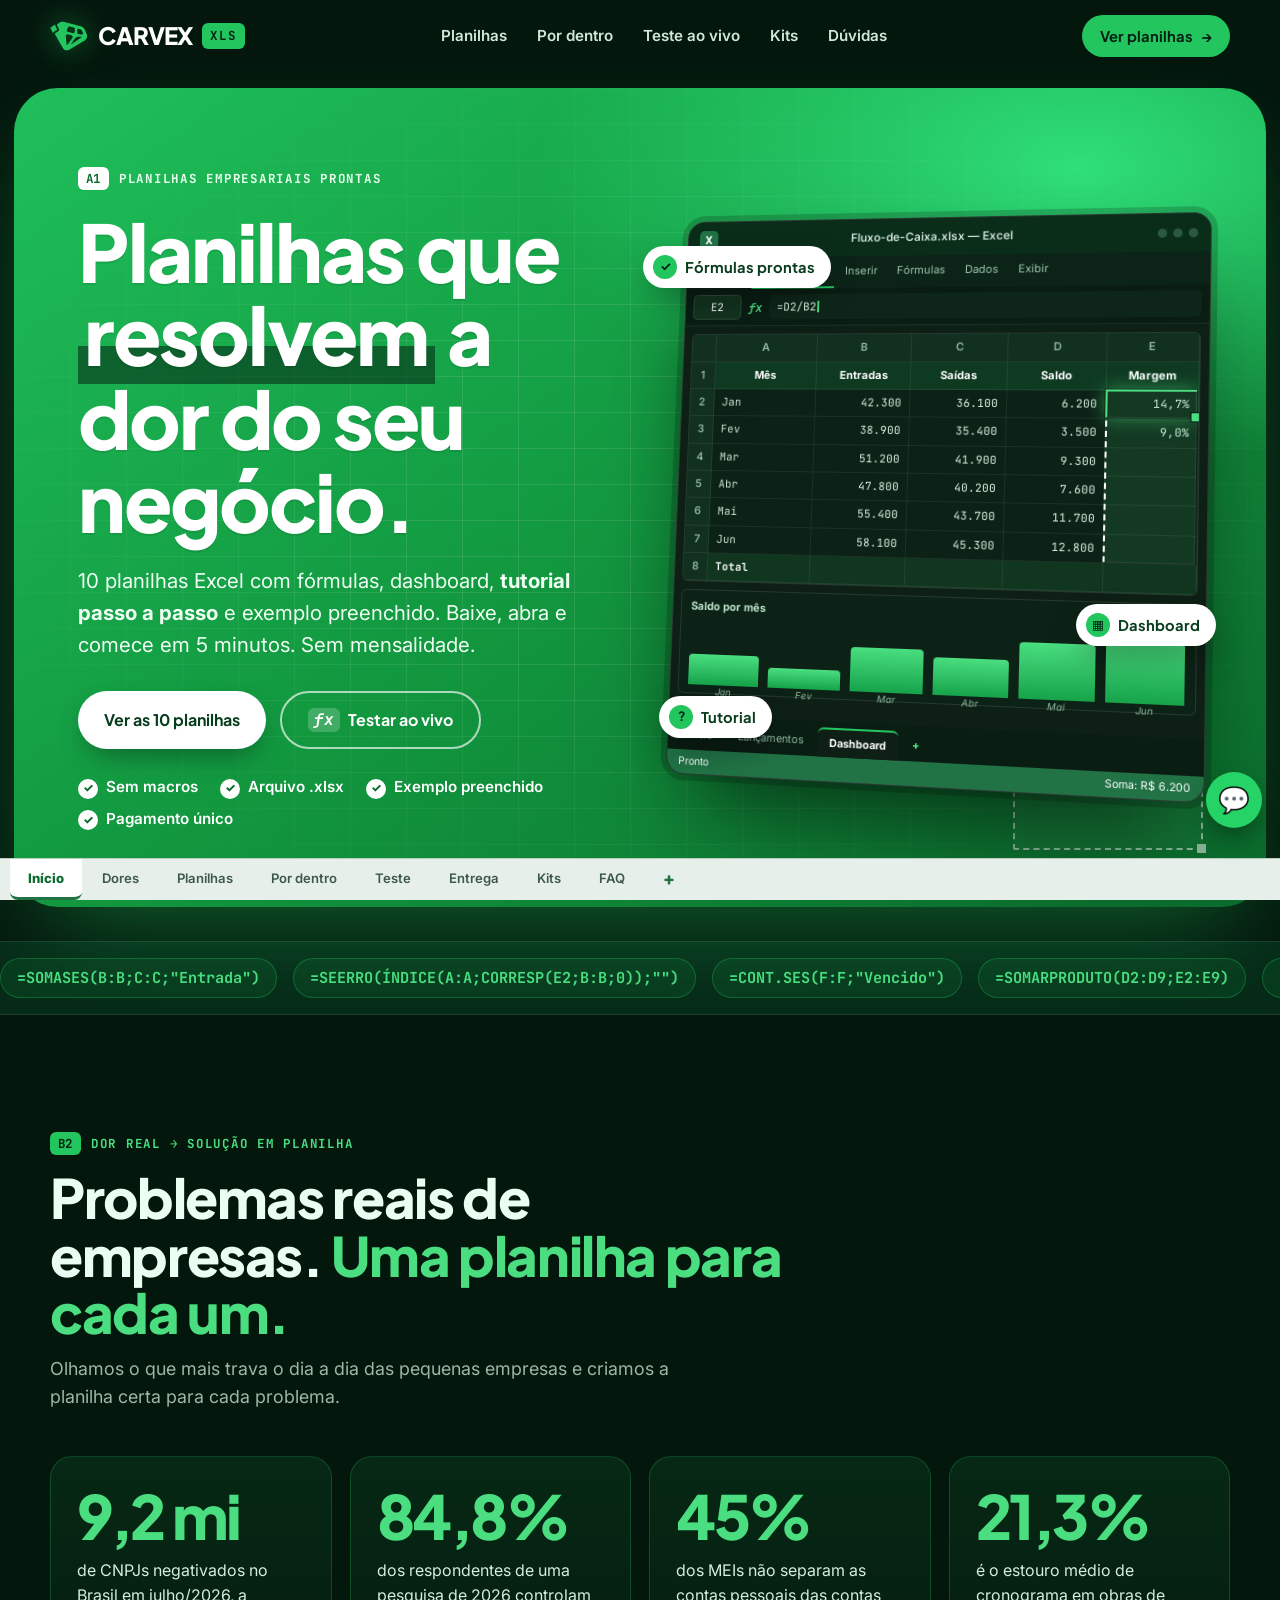
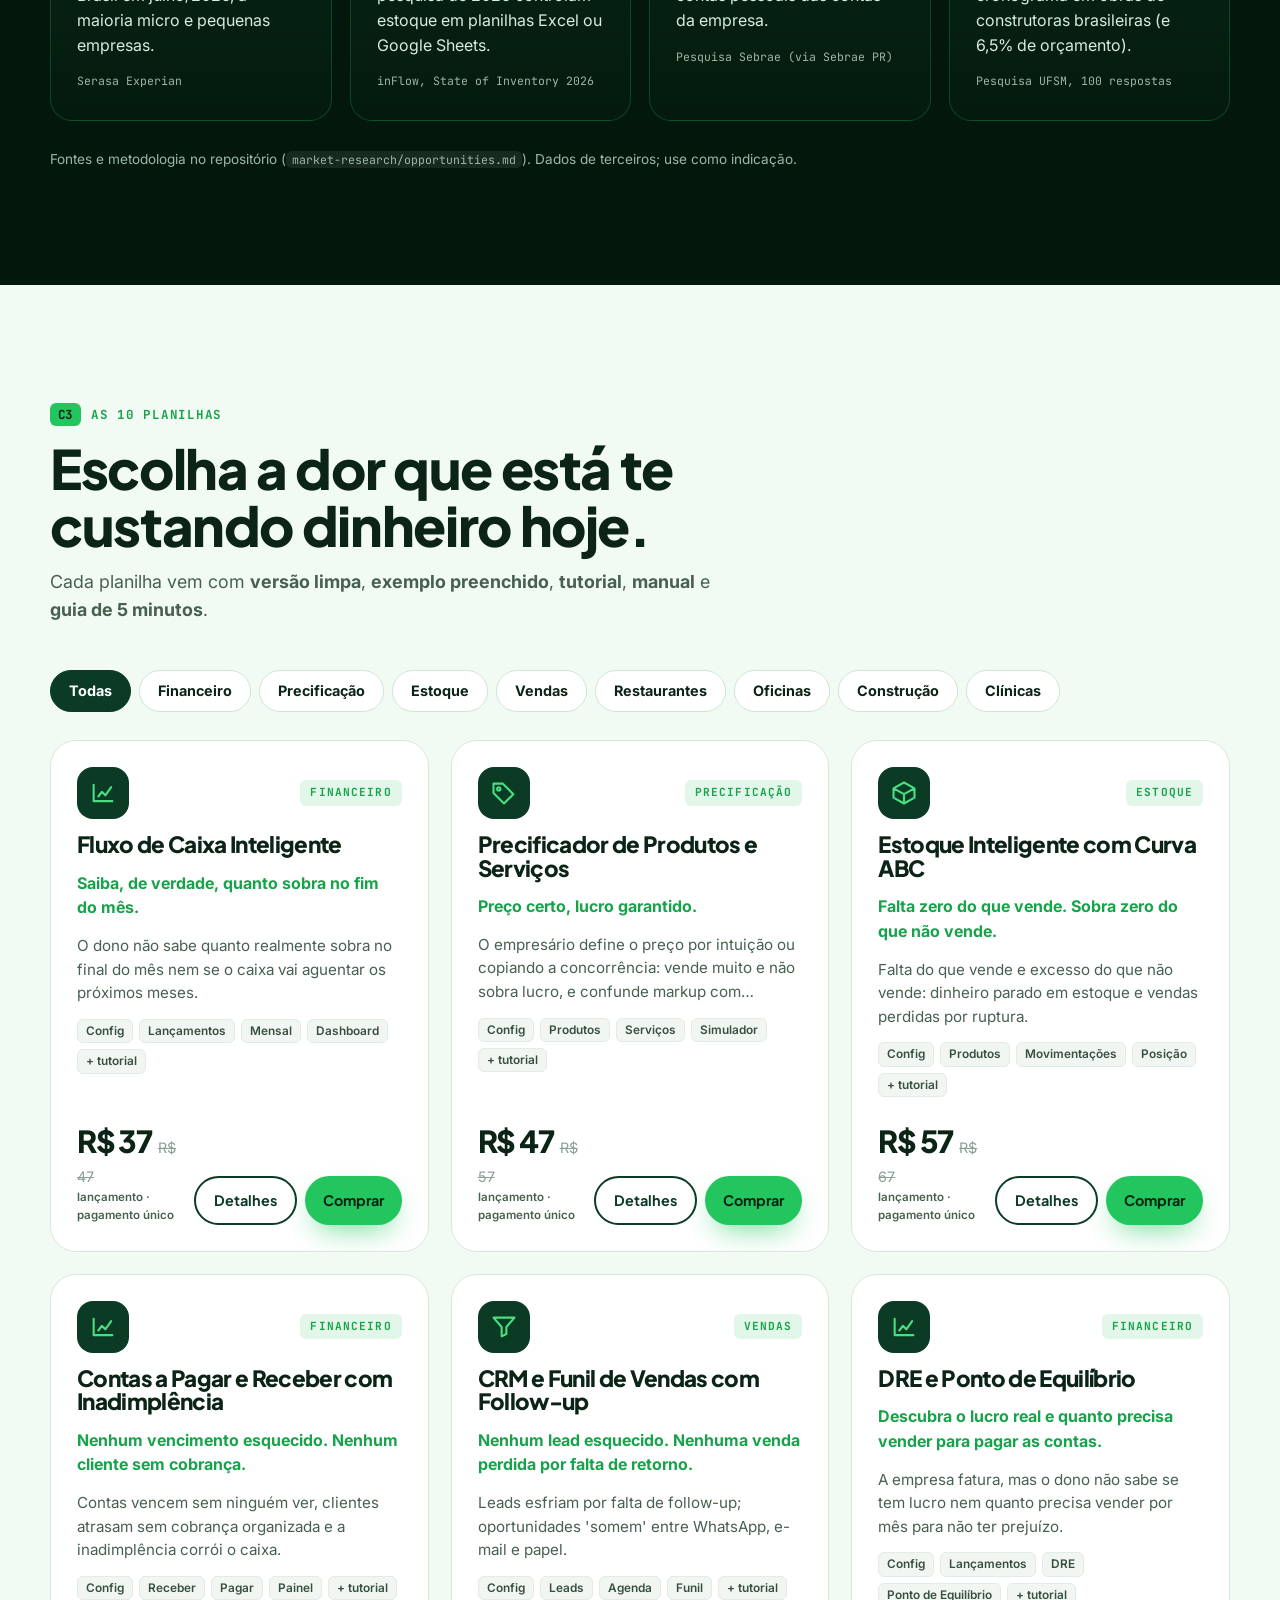
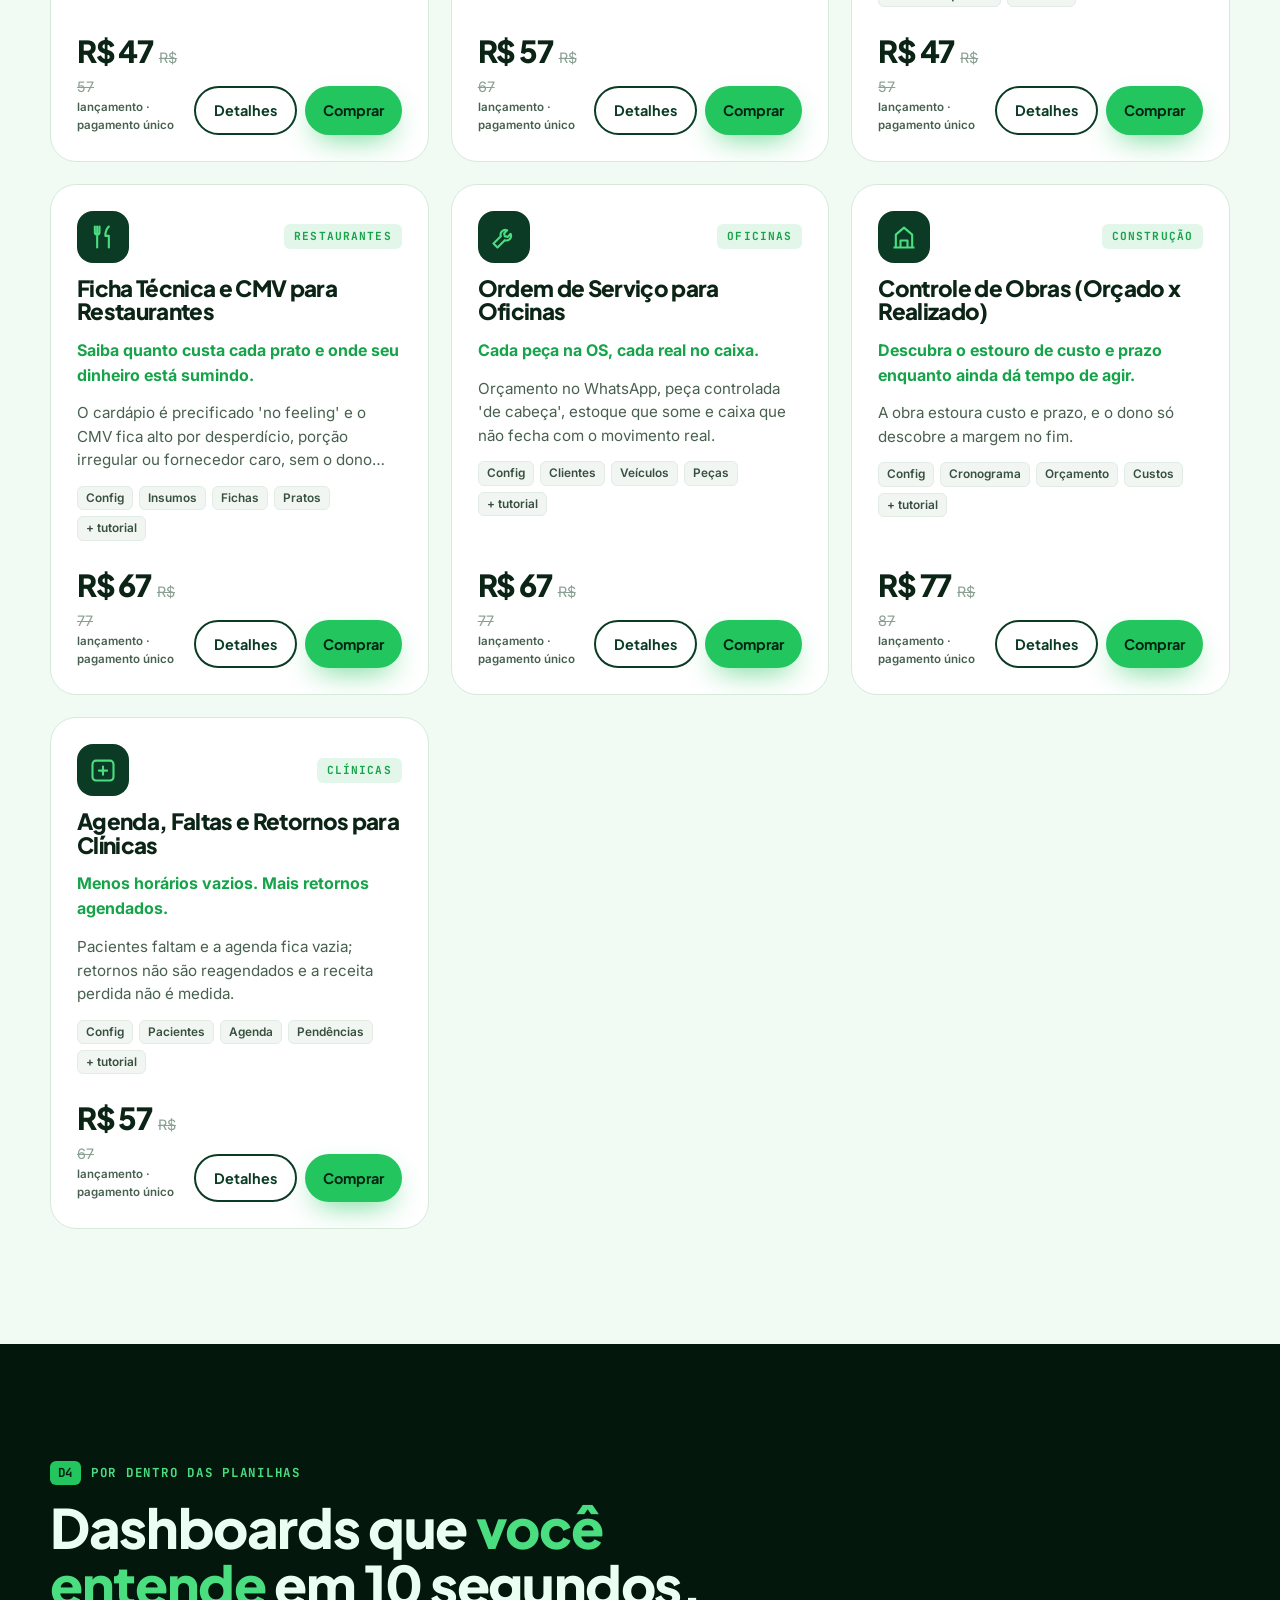
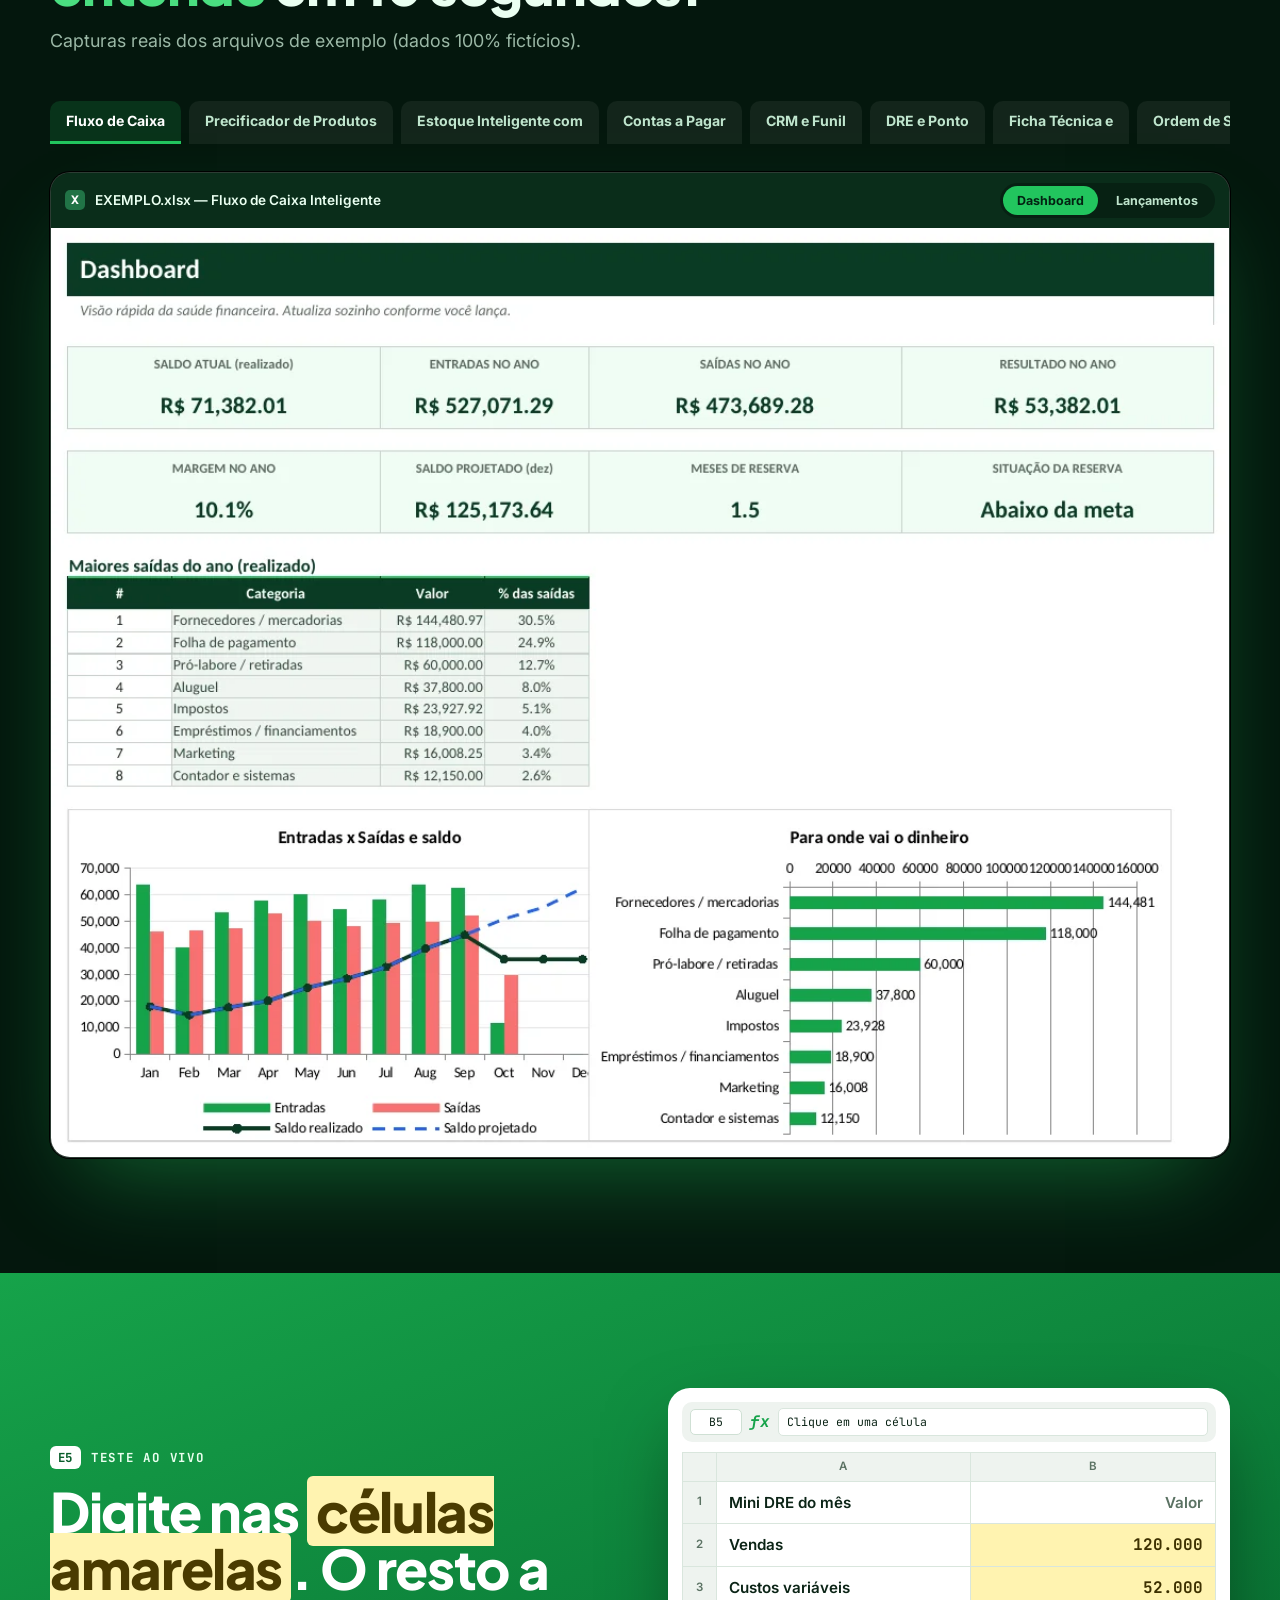
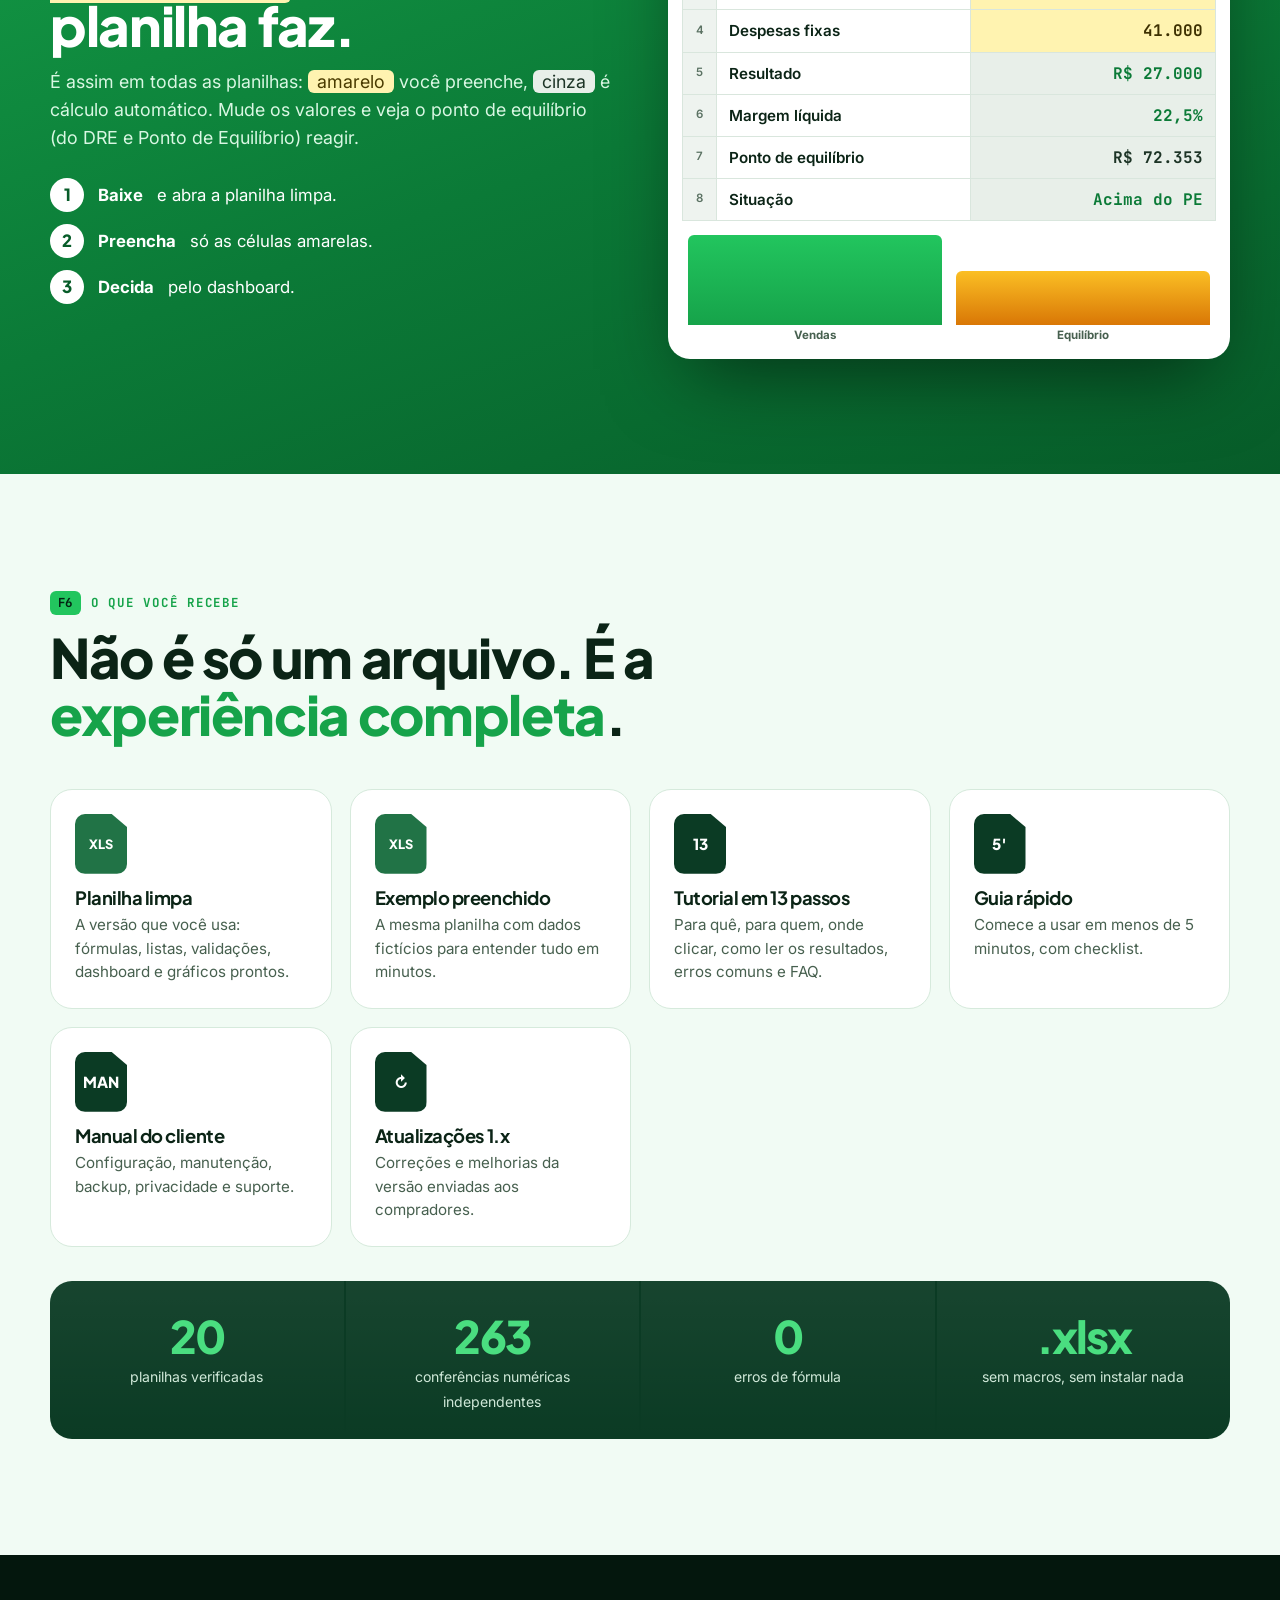
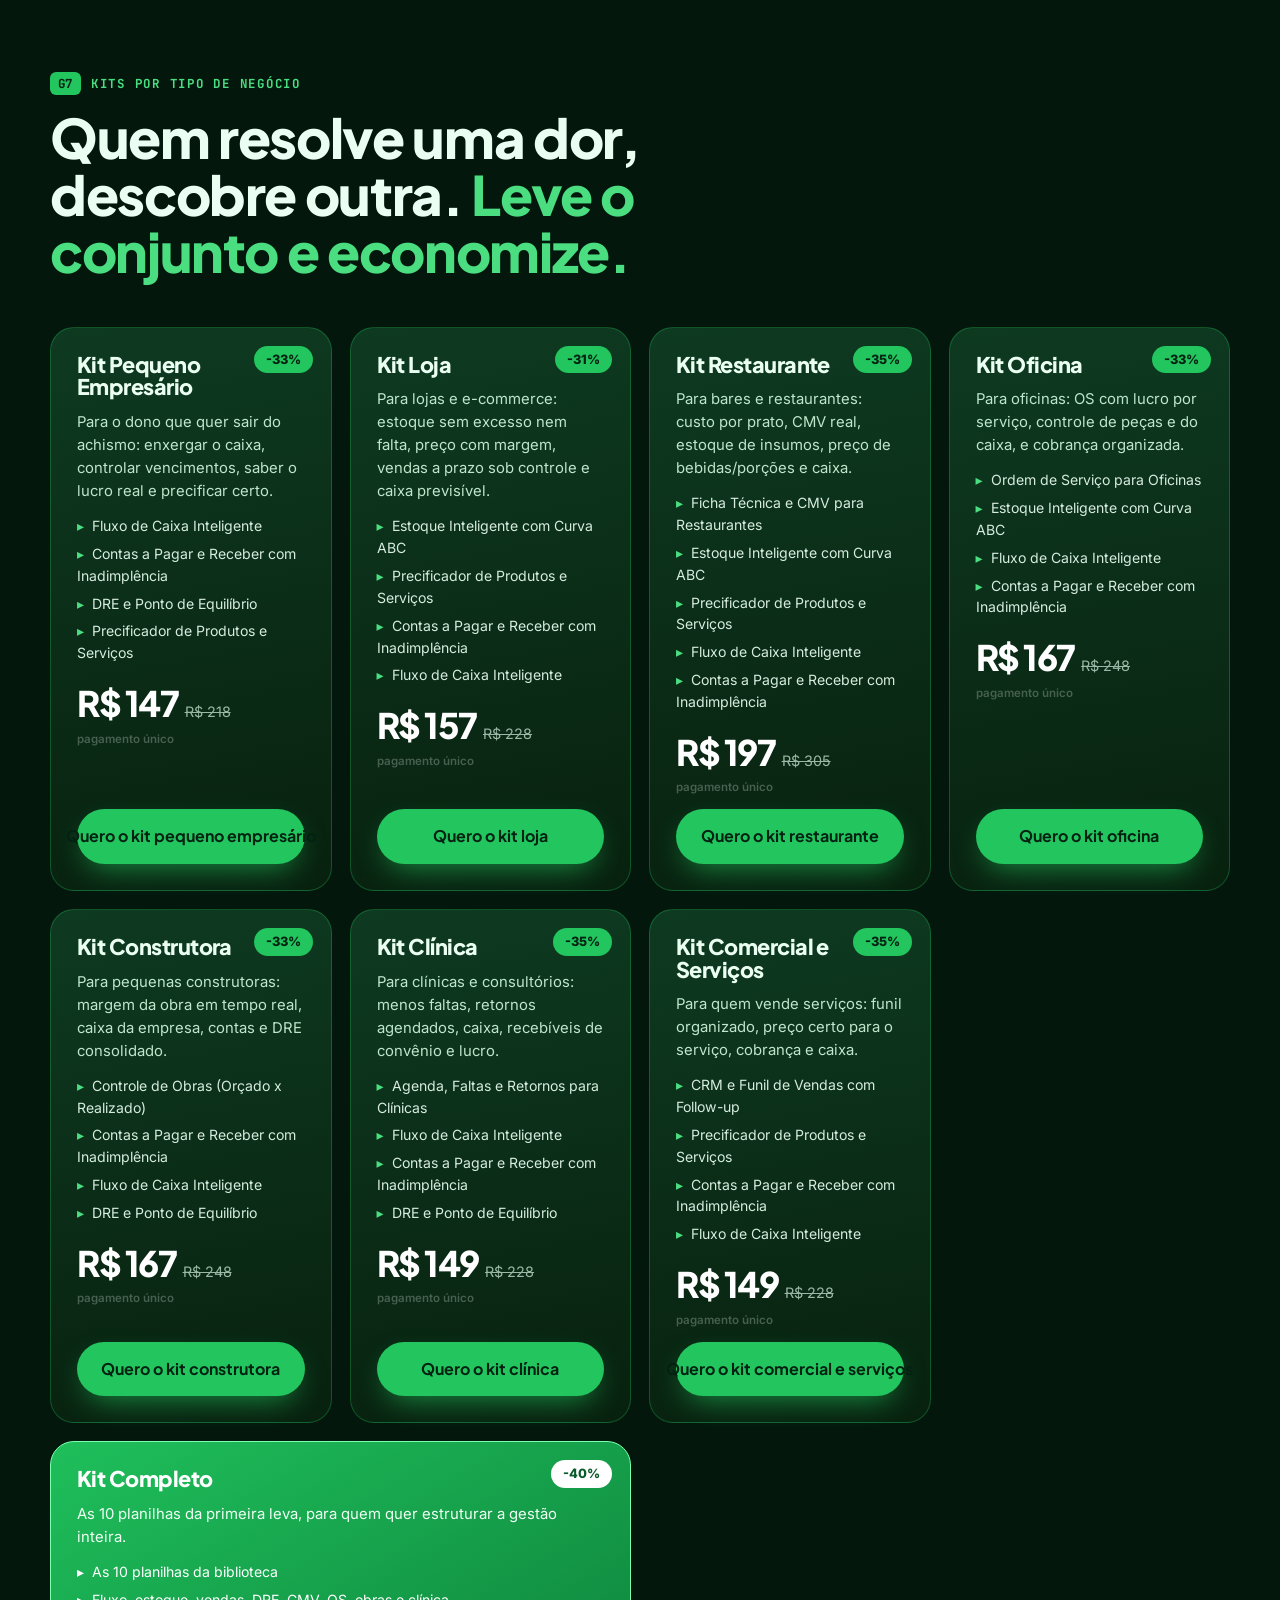
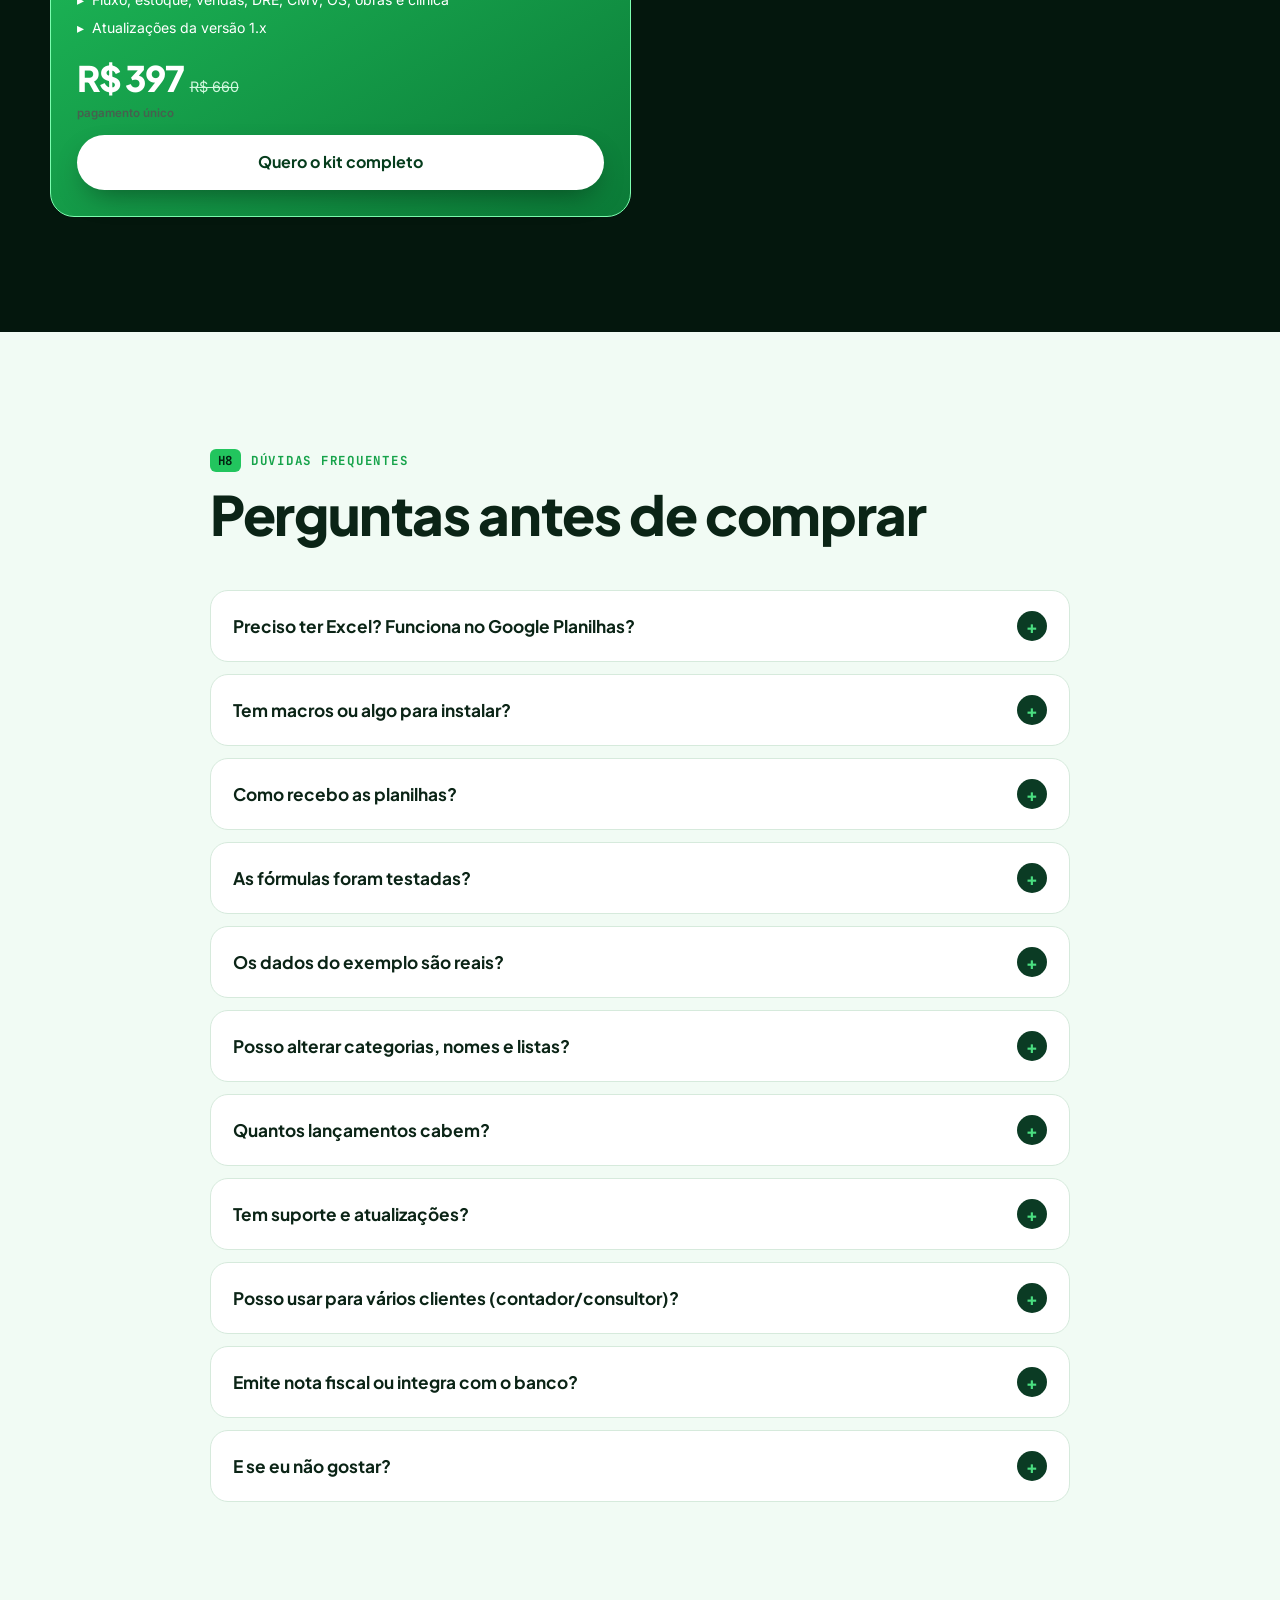
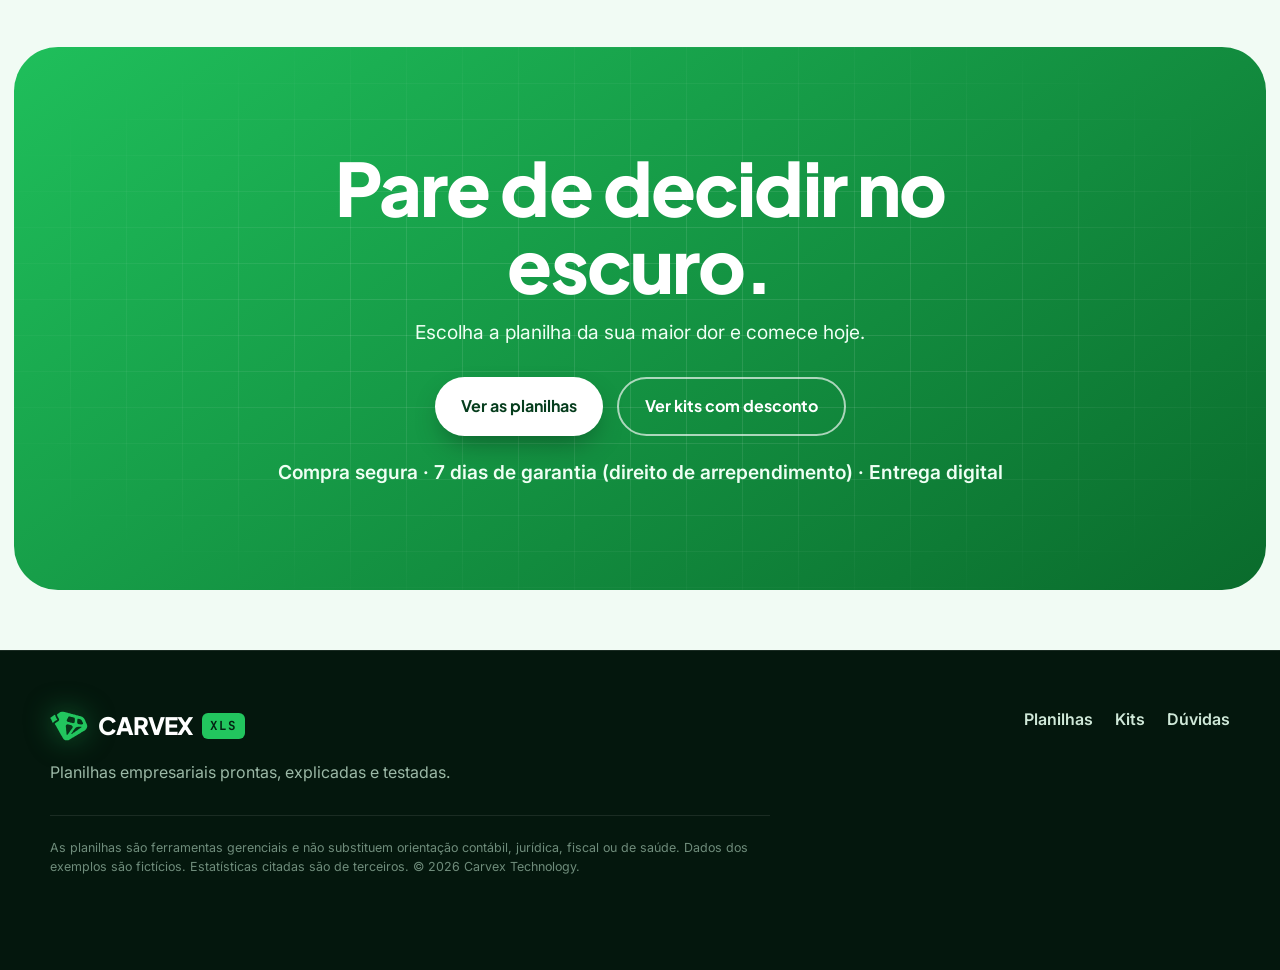
==== commit 5198b729: "Site: novo título e subtítulo da seção de dores Co-Authored-By: Claude Sonnet 5.5 <noreply@anthropic" ====
--- a/site/index.html
+++ b/site/index.html
@@ -93,8 +93,8 @@
   <div class="wrap">
     <header class="sec-head reveal">
       <p class="kicker"><span class="cellref">B2</span> Dor real → solução em planilha</p>
-      <h2>Nenhuma planilha aqui foi inventada. <em>Cada uma nasceu de uma dor.</em></h2>
-      <p class="sub">Pesquisamos o que trava pequenas empresas e transformamos em ferramentas que você abre e usa.</p>
+      <h2>Problemas reais de empresas. <em>Uma planilha para cada um.</em></h2>
+      <p class="sub">Olhamos o que mais trava o dia a dia das pequenas empresas e criamos a planilha certa para cada problema.</p>
     </header>
     <div class="stats">
       <article class="stat reveal"><b class="count" data-to="9.2" data-dec="1" data-suf=" mi">0</b><p>de CNPJs negativados no Brasil em julho/2026, a maioria micro e pequenas empresas.</p><small>Serasa Experian</small></article>
